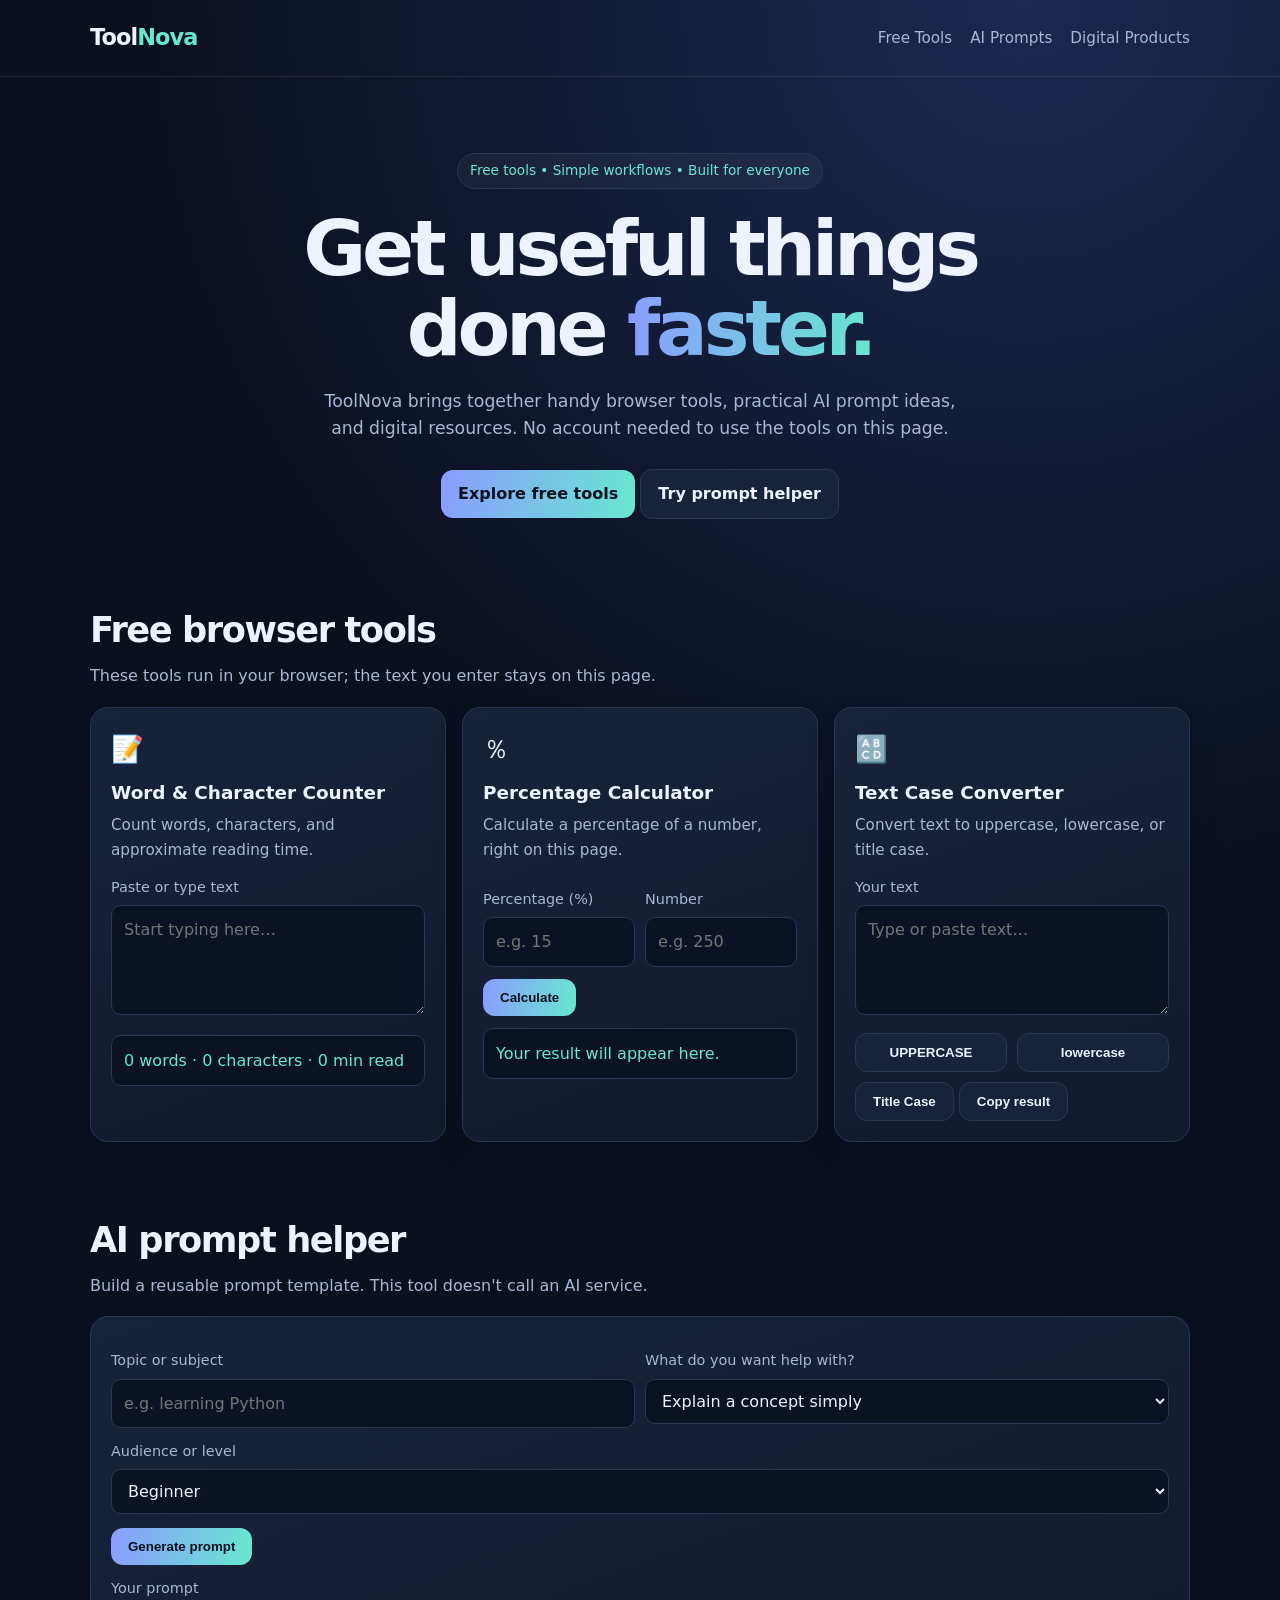
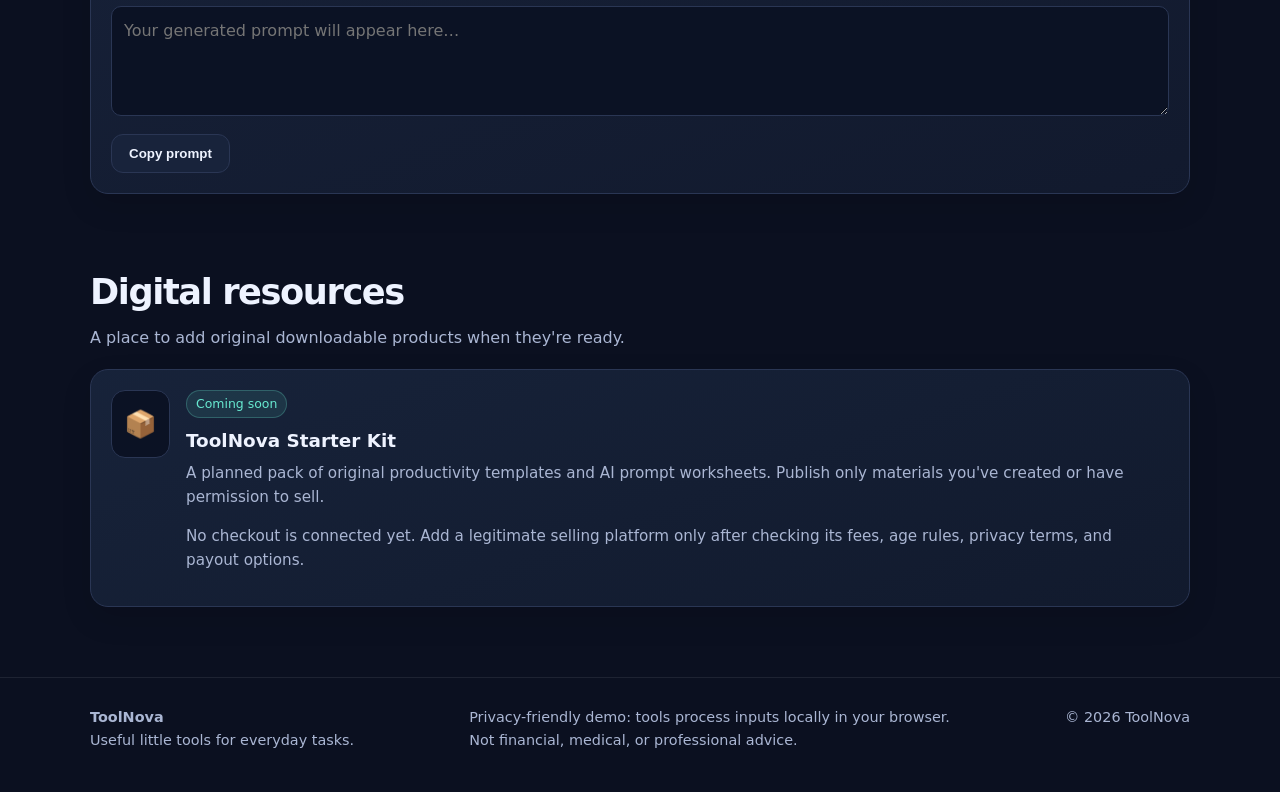
==== index.html @ 9f1b90f5 "Add Google site verification meta tag" ====
<!doctype html>
<html lang="en">
<head>
  <meta name="google-site-verification" content="ctL_-dqDXK1NQ-ndITbg_yYJwJwRQkI78d1E-LsaN6s" />
  <meta charset="utf-8">
  <meta name="viewport" content="width=device-width, initial-scale=1">
  <meta name="description" content="ToolNova — simple free browser tools, AI prompt helpers, and practical digital resources.">
  <title>ToolNova — Free Tools for Everyday Work</title>
  <style>
    :root { --bg:#0b1020; --panel:#121a2e; --panel2:#18233b; --text:#eef3ff; --muted:#aab6d3; --accent:#8b9cff; --accent2:#67e8d0; --line:#2a3654; }
    * { box-sizing:border-box; }
    html { scroll-behavior:smooth; }
    body { margin:0; font-family:system-ui,-apple-system,Segoe UI,Roboto,Arial,sans-serif; background:radial-gradient(circle at 80% 0%,#1b2850 0,transparent 34%),var(--bg); color:var(--text); line-height:1.6; }
    a { color:inherit; }
    .wrap { width:min(1100px,92%); margin:auto; }
    header { padding:20px 0; border-bottom:1px solid rgba(255,255,255,.08); }
    .nav { display:flex; justify-content:space-between; align-items:center; gap:18px; flex-wrap:wrap; }
    .brand { font-weight:850; font-size:1.4rem; letter-spacing:-.04em; text-decoration:none; }
    .brand span { color:var(--accent2); }
    nav { display:flex; gap:18px; flex-wrap:wrap; }
    nav a { color:var(--muted); text-decoration:none; font-size:.95rem; }
    nav a:hover { color:var(--text); }
    .hero { padding:76px 0 48px; text-align:center; }
    .badge { display:inline-block; border:1px solid var(--line); background:rgba(255,255,255,.04); padding:6px 12px; border-radius:999px; color:var(--accent2); font-size:.85rem; }
    h1 { font-size:clamp(2.4rem,7vw,4.8rem); line-height:1.05; letter-spacing:-.055em; margin:20px auto 18px; max-width:850px; }
    .gradient { background:linear-gradient(90deg,var(--accent),var(--accent2)); color:transparent; background-clip:text; -webkit-background-clip:text; }
    .hero p { color:var(--muted); max-width:650px; margin:0 auto 26px; font-size:1.08rem; }
    .btn { display:inline-block; padding:11px 17px; border-radius:12px; border:1px solid var(--line); background:var(--panel2); color:var(--text); font-weight:700; text-decoration:none; cursor:pointer; }
    .btn.primary { color:#09101e; border:0; background:linear-gradient(100deg,var(--accent),var(--accent2)); }
    section { padding:35px 0; }
    .section-head { display:flex; justify-content:space-between; align-items:end; gap:18px; flex-wrap:wrap; margin-bottom:18px; }
    h2 { font-size:clamp(1.6rem,4vw,2.2rem); letter-spacing:-.04em; margin:0; }
    .sub { color:var(--muted); margin:5px 0 0; }
    .grid { display:grid; grid-template-columns:repeat(3,minmax(0,1fr)); gap:16px; }
    .card { background:linear-gradient(160deg,rgba(24,35,59,.96),rgba(18,26,46,.96)); border:1px solid var(--line); border-radius:18px; padding:20px; box-shadow:0 12px 30px rgba(0,0,0,.12); min-width:0; }
    .icon { font-size:1.65rem; }
    h3 { margin:8px 0 6px; font-size:1.15rem; }
    .card p { color:var(--muted); margin:0 0 14px; font-size:.95rem; }
    label { display:block; color:var(--muted); font-size:.9rem; margin:12px 0 6px; }
    input, textarea, select { width:100%; padding:11px 12px; border-radius:10px; border:1px solid var(--line); background:#0b1224; color:var(--text); font:inherit; }
    textarea { min-height:110px; resize:vertical; }
    .row { display:grid; grid-template-columns:1fr 1fr; gap:10px; }
    .result { margin-top:12px; padding:12px; border-radius:10px; background:#0b1224; border:1px solid var(--line); color:var(--accent2); overflow-wrap:anywhere; }
    .small { color:var(--muted); font-size:.84rem; }
    .product { display:flex; gap:16px; align-items:flex-start; }
    .product .icon { background:#0b1224; border:1px solid var(--line); padding:12px; border-radius:14px; }
    .pill { display:inline-block; font-size:.78rem; border-radius:999px; padding:3px 9px; background:rgba(103,232,208,.1); color:var(--accent2); border:1px solid rgba(103,232,208,.25); }
    footer { margin-top:35px; padding:28px 0 40px; border-top:1px solid rgba(255,255,255,.08); color:var(--muted); font-size:.9rem; }
    .footer-row { display:flex; justify-content:space-between; gap:16px; flex-wrap:wrap; }
    @media(max-width:820px) { .grid { grid-template-columns:1fr; } .hero { padding-top:54px; } }
  </style>
</head>
<body>
  <header>
    <div class="wrap nav">
      <a class="brand" href="#" aria-label="ToolNova home">Tool<span>Nova</span></a>
      <nav aria-label="Main navigation">
        <a href="#tools">Free Tools</a>
        <a href="#prompts">AI Prompts</a>
        <a href="#products">Digital Products</a>
      </nav>
    </div>
  </header>

  <main>
    <section class="hero wrap">
      <span class="badge">Free tools • Simple workflows • Built for everyone</span>
      <h1>Get useful things done <span class="gradient">faster.</span></h1>
      <p>ToolNova brings together handy browser tools, practical AI prompt ideas, and digital resources. No account needed to use the tools on this page.</p>
      <a class="btn primary" href="#tools">Explore free tools</a>
      <a class="btn" href="#prompts">Try prompt helper</a>
    </section>

    <section id="tools" class="wrap">
      <div class="section-head">
        <div><h2>Free browser tools</h2><p class="sub">These tools run in your browser; the text you enter stays on this page.</p></div>
      </div>
      <div class="grid">
        <article class="card">
          <div class="icon">📝</div><h3>Word & Character Counter</h3>
          <p>Count words, characters, and approximate reading time.</p>
          <label for="textInput">Paste or type text</label>
          <textarea id="textInput" placeholder="Start typing here…"></textarea>
          <div class="result" id="wordResult" aria-live="polite">0 words · 0 characters · 0 min read</div>
        </article>

        <article class="card">
          <div class="icon">％</div><h3>Percentage Calculator</h3>
          <p>Calculate a percentage of a number, right on this page.</p>
          <div class="row">
            <div><label for="percent">Percentage (%)</label><input id="percent" type="number" inputmode="decimal" placeholder="e.g. 15"></div>
            <div><label for="number">Number</label><input id="number" type="number" inputmode="decimal" placeholder="e.g. 250"></div>
          </div>
          <button class="btn primary" id="calcPercent" style="margin-top:12px">Calculate</button>
          <div class="result" id="percentResult" aria-live="polite">Your result will appear here.</div>
        </article>

        <article class="card">
          <div class="icon">🔠</div><h3>Text Case Converter</h3>
          <p>Convert text to uppercase, lowercase, or title case.</p>
          <label for="caseInput">Your text</label>
          <textarea id="caseInput" placeholder="Type or paste text…"></textarea>
          <div class="row" style="margin-top:10px">
            <button class="btn" id="upperBtn">UPPERCASE</button>
            <button class="btn" id="lowerBtn">lowercase</button>
          </div>
          <button class="btn" id="titleBtn" style="margin-top:10px">Title Case</button>
          <button class="btn" id="copyCase" style="margin-top:10px">Copy result</button>
          <div class="small" id="copyStatus" aria-live="polite"></div>
        </article>
      </div>
    </section>

    <section id="prompts" class="wrap">
      <div class="section-head">
        <div><h2>AI prompt helper</h2><p class="sub">Build a reusable prompt template. This tool doesn't call an AI service.</p></div>
      </div>
      <div class="card">
        <div class="row">
          <div><label for="topic">Topic or subject</label><input id="topic" placeholder="e.g. learning Python"></div>
          <div><label for="task">What do you want help with?</label>
            <select id="task">
              <option>Explain a concept simply</option>
              <option>Create a step-by-step plan</option>
              <option>Generate practice questions</option>
              <option>Brainstorm project ideas</option>
              <option>Summarize information</option>
            </select>
          </div>
        </div>
        <label for="level">Audience or level</label>
        <select id="level">
          <option>Beginner</option><option>Intermediate</option><option>Advanced</option><option>School student</option>
        </select>
        <button class="btn primary" id="makePrompt" style="margin-top:14px">Generate prompt</button>
        <label for="promptOutput">Your prompt</label>
        <textarea id="promptOutput" placeholder="Your generated prompt will appear here…"></textarea>
        <button class="btn" id="copyPrompt" style="margin-top:10px">Copy prompt</button>
        <span class="small" id="promptStatus" aria-live="polite"></span>
      </div>
    </section>

    <section id="products" class="wrap">
      <div class="section-head">
        <div><h2>Digital resources</h2><p class="sub">A place to add original downloadable products when they're ready.</p></div>
      </div>
      <div class="card product">
        <div class="icon">📦</div>
        <div>
          <span class="pill">Coming soon</span>
          <h3>ToolNova Starter Kit</h3>
          <p>A planned pack of original productivity templates and AI prompt worksheets. Publish only materials you've created or have permission to sell.</p>
          <p class="small">No checkout is connected yet. Add a legitimate selling platform only after checking its fees, age rules, privacy terms, and payout options.</p>
        </div>
      </div>
    </section>
  </main>

  <footer>
    <div class="wrap footer-row">
      <div><strong>ToolNova</strong><br>Useful little tools for everyday tasks.</div>
      <div>Privacy-friendly demo: tools process inputs locally in your browser.<br>Not financial, medical, or professional advice.</div>
      <div>© <span id="year"></span> ToolNova</div>
    </div>
  </footer>

  <script>
    const textInput = document.getElementById('textInput');
    const wordResult = document.getElementById('wordResult');
    function updateWords() {
      const value = textInput.value;
      const trimmed = value.trim();
      const words = trimmed ? trimmed.split(/\s+/).length : 0;
      const chars = value.length;
      const minutes = words ? Math.max(1, Math.ceil(words / 200)) : 0;
      wordResult.textContent = `${words} words · ${chars} characters · ${minutes} min read`;
    }
    textInput.addEventListener('input', updateWords);

    document.getElementById('calcPercent').addEventListener('click', () => {
      const p = Number(document.getElementById('percent').value);
      const n = Number(document.getElementById('number').value);
      const result = document.getElementById('percentResult');
      if (document.getElementById('percent').value === '' || document.getElementById('number').value === '' || !Number.isFinite(p) || !Number.isFinite(n)) {
        result.textContent = 'Enter a valid percentage and number.';
        return;
      }
      result.textContent = `${p}% of ${n} = ${Number((p * n / 100).toFixed(8))}`;
    });

    const caseInput = document.getElementById('caseInput');
    const copyStatus = document.getElementById('copyStatus');
    document.getElementById('upperBtn').addEventListener('click', () => caseInput.value = caseInput.value.toUpperCase());
    document.getElementById('lowerBtn').addEventListener('click', () => caseInput.value = caseInput.value.toLowerCase());
    document.getElementById('titleBtn').addEventListener('click', () => {
      caseInput.value = caseInput.value.toLowerCase().replace(/\b\w/g, c => c.toUpperCase());
    });
    document.getElementById('copyCase').addEventListener('click', async () => {
      try { await navigator.clipboard.writeText(caseInput.value); copyStatus.textContent = ' Copied!'; }
      catch { copyStatus.textContent = ' Select the text and copy it manually.'; }
    });

    document.getElementById('makePrompt').addEventListener('click', () => {
      const topic = document.getElementById('topic').value.trim() || '[insert topic]';
      const task = document.getElementById('task').value;
      const level = document.getElementById('level').value;
      document.getElementById('promptOutput').value =
        `Act as a clear and supportive tutor. Help me with: ${topic}. Task: ${task.toLowerCase()}. Audience level: ${level}. Use accurate information, organize the response with headings or numbered steps where useful, include a practical example, and mention any important uncertainty.`;
      document.getElementById('promptStatus').textContent = '';
    });
    document.getElementById('copyPrompt').addEventListener('click', async () => {
      const out = document.getElementById('promptOutput');
      const status = document.getElementById('promptStatus');
      try { await navigator.clipboard.writeText(out.value); status.textContent = ' Copied!'; }
      catch { status.textContent = ' Select the text and copy it manually.'; }
    });
    document.getElementById('year').textContent = new Date().getFullYear();
  </script>
</body>
</html>
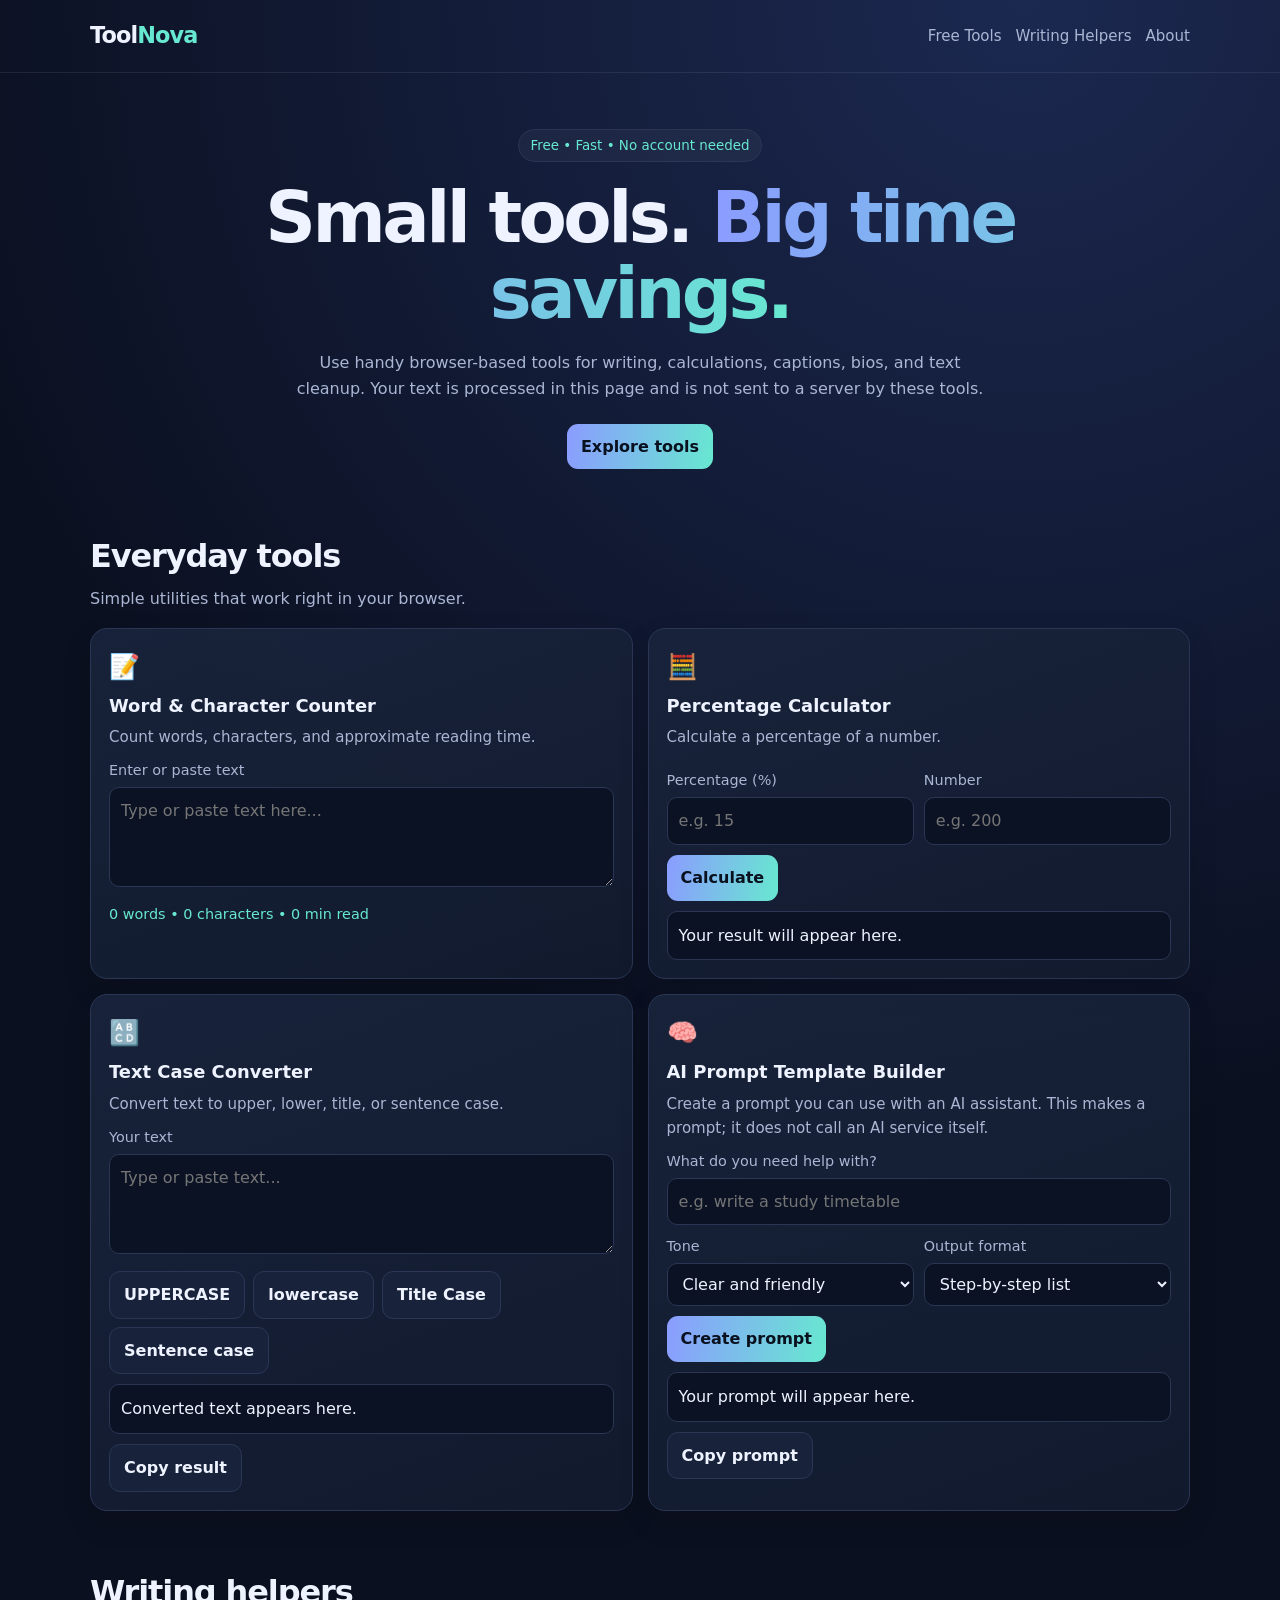
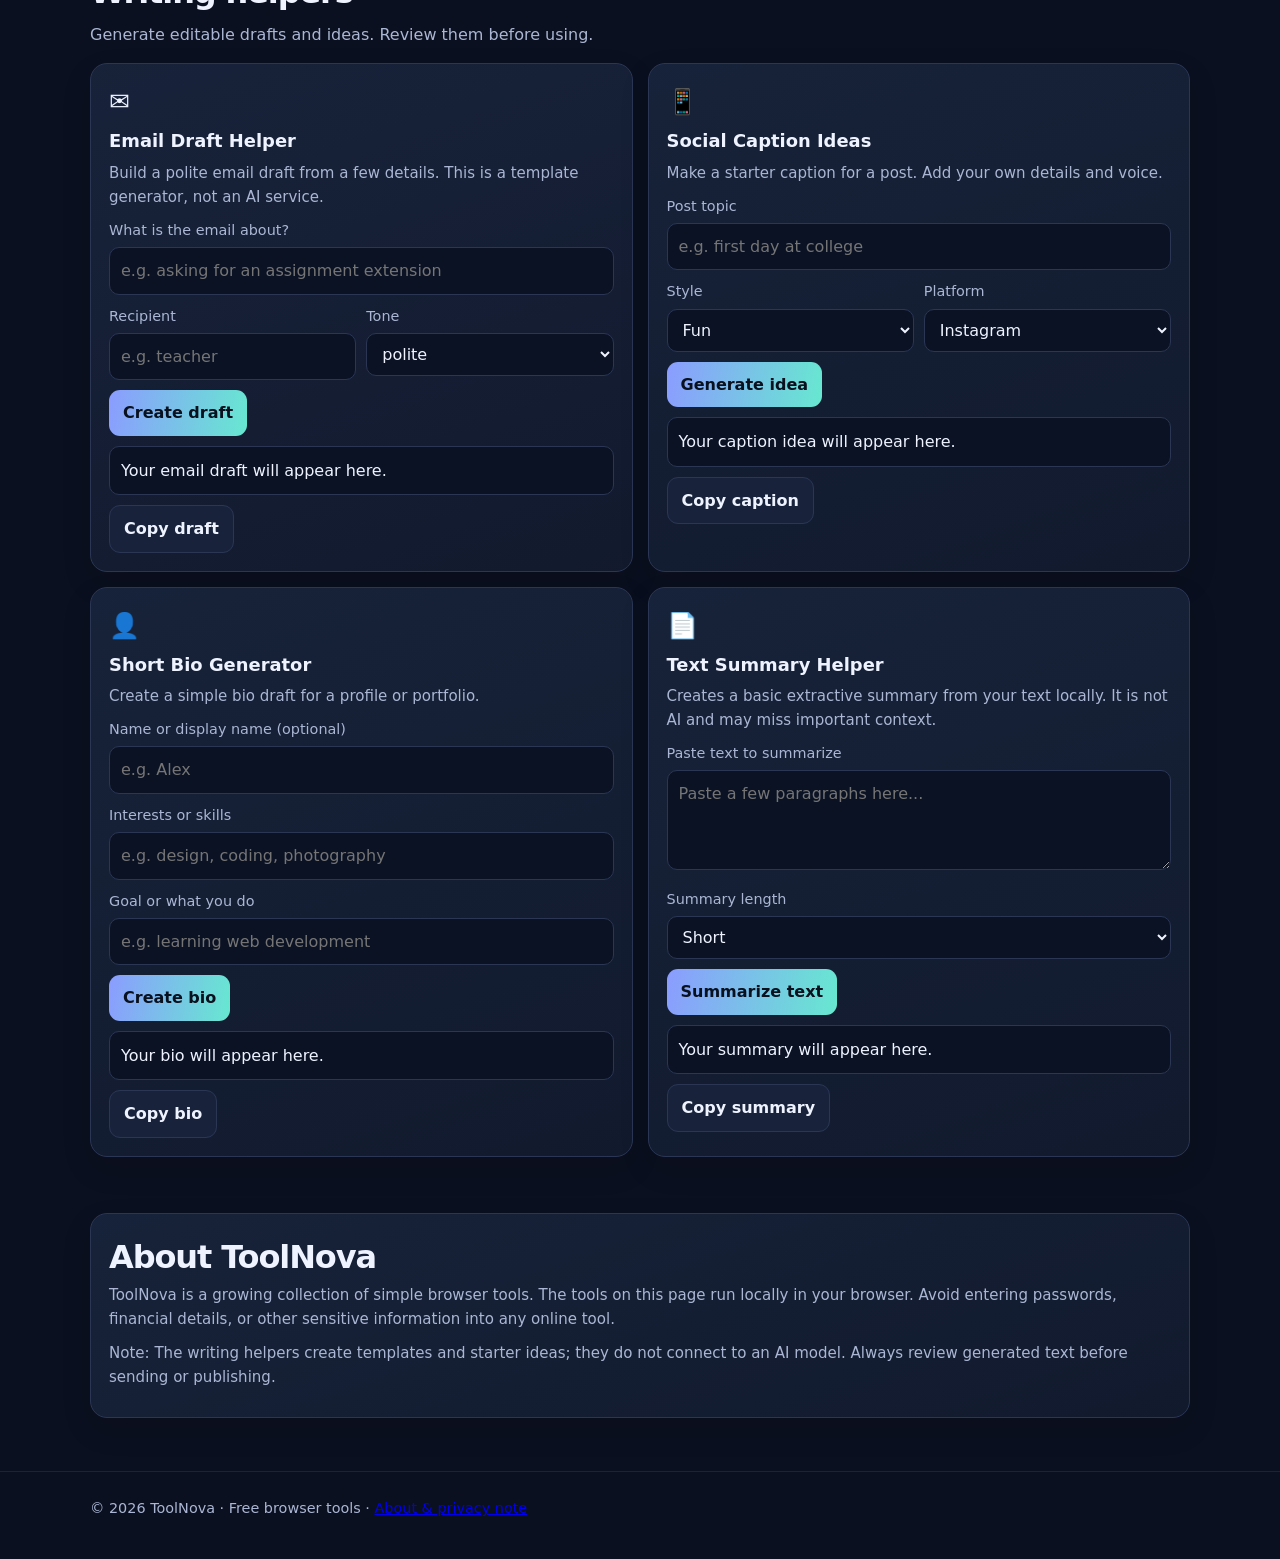
==== commit 76b010e7: "Add files via upload" ====
--- a/index.html
+++ b/index.html
@@ -1,220 +1,49 @@
 <!doctype html>
 <html lang="en">
 <head>
-  <meta name="google-site-verification" content="ctL_-dqDXK1NQ-ndITbg_yYJwJwRQkI78d1E-LsaN6s" />
-  <meta charset="utf-8">
-  <meta name="viewport" content="width=device-width, initial-scale=1">
-  <meta name="description" content="ToolNova — simple free browser tools, AI prompt helpers, and practical digital resources.">
-  <title>ToolNova — Free Tools for Everyday Work</title>
-  <style>
-    :root { --bg:#0b1020; --panel:#121a2e; --panel2:#18233b; --text:#eef3ff; --muted:#aab6d3; --accent:#8b9cff; --accent2:#67e8d0; --line:#2a3654; }
-    * { box-sizing:border-box; }
-    html { scroll-behavior:smooth; }
-    body { margin:0; font-family:system-ui,-apple-system,Segoe UI,Roboto,Arial,sans-serif; background:radial-gradient(circle at 80% 0%,#1b2850 0,transparent 34%),var(--bg); color:var(--text); line-height:1.6; }
-    a { color:inherit; }
-    .wrap { width:min(1100px,92%); margin:auto; }
-    header { padding:20px 0; border-bottom:1px solid rgba(255,255,255,.08); }
-    .nav { display:flex; justify-content:space-between; align-items:center; gap:18px; flex-wrap:wrap; }
-    .brand { font-weight:850; font-size:1.4rem; letter-spacing:-.04em; text-decoration:none; }
-    .brand span { color:var(--accent2); }
-    nav { display:flex; gap:18px; flex-wrap:wrap; }
-    nav a { color:var(--muted); text-decoration:none; font-size:.95rem; }
-    nav a:hover { color:var(--text); }
-    .hero { padding:76px 0 48px; text-align:center; }
-    .badge { display:inline-block; border:1px solid var(--line); background:rgba(255,255,255,.04); padding:6px 12px; border-radius:999px; color:var(--accent2); font-size:.85rem; }
-    h1 { font-size:clamp(2.4rem,7vw,4.8rem); line-height:1.05; letter-spacing:-.055em; margin:20px auto 18px; max-width:850px; }
-    .gradient { background:linear-gradient(90deg,var(--accent),var(--accent2)); color:transparent; background-clip:text; -webkit-background-clip:text; }
-    .hero p { color:var(--muted); max-width:650px; margin:0 auto 26px; font-size:1.08rem; }
-    .btn { display:inline-block; padding:11px 17px; border-radius:12px; border:1px solid var(--line); background:var(--panel2); color:var(--text); font-weight:700; text-decoration:none; cursor:pointer; }
-    .btn.primary { color:#09101e; border:0; background:linear-gradient(100deg,var(--accent),var(--accent2)); }
-    section { padding:35px 0; }
-    .section-head { display:flex; justify-content:space-between; align-items:end; gap:18px; flex-wrap:wrap; margin-bottom:18px; }
-    h2 { font-size:clamp(1.6rem,4vw,2.2rem); letter-spacing:-.04em; margin:0; }
-    .sub { color:var(--muted); margin:5px 0 0; }
-    .grid { display:grid; grid-template-columns:repeat(3,minmax(0,1fr)); gap:16px; }
-    .card { background:linear-gradient(160deg,rgba(24,35,59,.96),rgba(18,26,46,.96)); border:1px solid var(--line); border-radius:18px; padding:20px; box-shadow:0 12px 30px rgba(0,0,0,.12); min-width:0; }
-    .icon { font-size:1.65rem; }
-    h3 { margin:8px 0 6px; font-size:1.15rem; }
-    .card p { color:var(--muted); margin:0 0 14px; font-size:.95rem; }
-    label { display:block; color:var(--muted); font-size:.9rem; margin:12px 0 6px; }
-    input, textarea, select { width:100%; padding:11px 12px; border-radius:10px; border:1px solid var(--line); background:#0b1224; color:var(--text); font:inherit; }
-    textarea { min-height:110px; resize:vertical; }
-    .row { display:grid; grid-template-columns:1fr 1fr; gap:10px; }
-    .result { margin-top:12px; padding:12px; border-radius:10px; background:#0b1224; border:1px solid var(--line); color:var(--accent2); overflow-wrap:anywhere; }
-    .small { color:var(--muted); font-size:.84rem; }
-    .product { display:flex; gap:16px; align-items:flex-start; }
-    .product .icon { background:#0b1224; border:1px solid var(--line); padding:12px; border-radius:14px; }
-    .pill { display:inline-block; font-size:.78rem; border-radius:999px; padding:3px 9px; background:rgba(103,232,208,.1); color:var(--accent2); border:1px solid rgba(103,232,208,.25); }
-    footer { margin-top:35px; padding:28px 0 40px; border-top:1px solid rgba(255,255,255,.08); color:var(--muted); font-size:.9rem; }
-    .footer-row { display:flex; justify-content:space-between; gap:16px; flex-wrap:wrap; }
-    @media(max-width:820px) { .grid { grid-template-columns:1fr; } .hero { padding-top:54px; } }
-  </style>
+<meta charset="utf-8">
+<meta name="viewport" content="width=device-width, initial-scale=1">
+<meta name="description" content="Free online tools from ToolNova: word counter, percentage calculator, text case converter, caption ideas, bio generator, email drafter, and text summarizer.">
+<title>ToolNova — Free Online Tools</title>
+<style>
+:root{--bg:#0b1020;--panel:#121a2e;--panel2:#18233b;--text:#eef3ff;--muted:#aab6d3;--accent:#8b9cff;--accent2:#67e8d0;--line:#2a3654}
+*{box-sizing:border-box}html{scroll-behavior:smooth}body{margin:0;font-family:system-ui,-apple-system,Segoe UI,Roboto,Arial,sans-serif;background:radial-gradient(circle at 80% 0%,#1b2850 0,transparent 34%),var(--bg);color:var(--text);line-height:1.6}
+.wrap{width:min(1100px,92%);margin:auto}header{padding:18px 0;border-bottom:1px solid rgba(255,255,255,.08)}.nav{display:flex;justify-content:space-between;align-items:center;gap:14px;flex-wrap:wrap}.brand{font-weight:850;font-size:1.4rem;letter-spacing:-.04em;text-decoration:none;color:var(--text)}.brand span{color:var(--accent2)}nav{display:flex;gap:14px;flex-wrap:wrap}nav a{color:var(--muted);text-decoration:none;font-size:.94rem}nav a:hover{color:var(--text)}
+.hero{padding:56px 0 34px;text-align:center}.badge,.pill{display:inline-block;border:1px solid var(--line);background:rgba(255,255,255,.04);padding:5px 11px;border-radius:999px;color:var(--accent2);font-size:.84rem}h1{font-size:clamp(2.25rem,7vw,4.4rem);line-height:1.08;letter-spacing:-.05em;margin:18px auto;max-width:850px}.gradient{background:linear-gradient(90deg,var(--accent),var(--accent2));color:transparent;background-clip:text;-webkit-background-clip:text}.hero p{color:var(--muted);max-width:690px;margin:0 auto 22px}.btn,button{display:inline-block;padding:10px 14px;border-radius:11px;border:1px solid var(--line);background:var(--panel2);color:var(--text);font:inherit;font-weight:700;text-decoration:none;cursor:pointer}.btn.primary,button.primary{color:#09101e;border:0;background:linear-gradient(100deg,var(--accent),var(--accent2))}button:hover,.btn:hover{filter:brightness(1.08)}section{padding:28px 0}.section-head{margin-bottom:16px}h2{font-size:clamp(1.55rem,4vw,2rem);letter-spacing:-.035em;margin:0}.sub,.muted{color:var(--muted);margin:4px 0 0}.grid{display:grid;grid-template-columns:repeat(2,minmax(0,1fr));gap:15px}.card{background:linear-gradient(160deg,rgba(24,35,59,.96),rgba(18,26,46,.96));border:1px solid var(--line);border-radius:17px;padding:18px;min-width:0;box-shadow:0 12px 30px rgba(0,0,0,.12)}.icon{font-size:1.55rem}h3{margin:5px 0;font-size:1.12rem}.card p{color:var(--muted);margin:0 0 10px;font-size:.94rem}label{display:block;color:var(--muted);font-size:.9rem;margin:10px 0 5px}input,textarea,select{width:100%;padding:10px 11px;border-radius:10px;border:1px solid var(--line);background:#0b1224;color:var(--text);font:inherit}textarea{min-height:100px;resize:vertical}.row{display:grid;grid-template-columns:1fr 1fr;gap:10px}.result{margin-top:10px;padding:11px;border-radius:10px;background:#0b1224;border:1px solid var(--line);overflow-wrap:anywhere;white-space:pre-wrap}.small{font-size:.83rem;color:var(--muted)}.actions{display:flex;gap:8px;flex-wrap:wrap;margin-top:10px}.stats{display:flex;gap:16px;flex-wrap:wrap;color:var(--accent2);font-size:.9rem;margin-top:8px}footer{margin-top:25px;padding:25px 0 38px;border-top:1px solid rgba(255,255,255,.08);color:var(--muted);font-size:.9rem}@media(max-width:720px){.grid{grid-template-columns:1fr}.hero{padding-top:42px}.row{grid-template-columns:1fr}nav{gap:10px}}
+</style>
 </head>
 <body>
-  <header>
-    <div class="wrap nav">
-      <a class="brand" href="#" aria-label="ToolNova home">Tool<span>Nova</span></a>
-      <nav aria-label="Main navigation">
-        <a href="#tools">Free Tools</a>
-        <a href="#prompts">AI Prompts</a>
-        <a href="#products">Digital Products</a>
-      </nav>
-    </div>
-  </header>
-
-  <main>
-    <section class="hero wrap">
-      <span class="badge">Free tools • Simple workflows • Built for everyone</span>
-      <h1>Get useful things done <span class="gradient">faster.</span></h1>
-      <p>ToolNova brings together handy browser tools, practical AI prompt ideas, and digital resources. No account needed to use the tools on this page.</p>
-      <a class="btn primary" href="#tools">Explore free tools</a>
-      <a class="btn" href="#prompts">Try prompt helper</a>
-    </section>
-
-    <section id="tools" class="wrap">
-      <div class="section-head">
-        <div><h2>Free browser tools</h2><p class="sub">These tools run in your browser; the text you enter stays on this page.</p></div>
-      </div>
-      <div class="grid">
-        <article class="card">
-          <div class="icon">📝</div><h3>Word & Character Counter</h3>
-          <p>Count words, characters, and approximate reading time.</p>
-          <label for="textInput">Paste or type text</label>
-          <textarea id="textInput" placeholder="Start typing here…"></textarea>
-          <div class="result" id="wordResult" aria-live="polite">0 words · 0 characters · 0 min read</div>
-        </article>
-
-        <article class="card">
-          <div class="icon">％</div><h3>Percentage Calculator</h3>
-          <p>Calculate a percentage of a number, right on this page.</p>
-          <div class="row">
-            <div><label for="percent">Percentage (%)</label><input id="percent" type="number" inputmode="decimal" placeholder="e.g. 15"></div>
-            <div><label for="number">Number</label><input id="number" type="number" inputmode="decimal" placeholder="e.g. 250"></div>
-          </div>
-          <button class="btn primary" id="calcPercent" style="margin-top:12px">Calculate</button>
-          <div class="result" id="percentResult" aria-live="polite">Your result will appear here.</div>
-        </article>
-
-        <article class="card">
-          <div class="icon">🔠</div><h3>Text Case Converter</h3>
-          <p>Convert text to uppercase, lowercase, or title case.</p>
-          <label for="caseInput">Your text</label>
-          <textarea id="caseInput" placeholder="Type or paste text…"></textarea>
-          <div class="row" style="margin-top:10px">
-            <button class="btn" id="upperBtn">UPPERCASE</button>
-            <button class="btn" id="lowerBtn">lowercase</button>
-          </div>
-          <button class="btn" id="titleBtn" style="margin-top:10px">Title Case</button>
-          <button class="btn" id="copyCase" style="margin-top:10px">Copy result</button>
-          <div class="small" id="copyStatus" aria-live="polite"></div>
-        </article>
-      </div>
-    </section>
-
-    <section id="prompts" class="wrap">
-      <div class="section-head">
-        <div><h2>AI prompt helper</h2><p class="sub">Build a reusable prompt template. This tool doesn't call an AI service.</p></div>
-      </div>
-      <div class="card">
-        <div class="row">
-          <div><label for="topic">Topic or subject</label><input id="topic" placeholder="e.g. learning Python"></div>
-          <div><label for="task">What do you want help with?</label>
-            <select id="task">
-              <option>Explain a concept simply</option>
-              <option>Create a step-by-step plan</option>
-              <option>Generate practice questions</option>
-              <option>Brainstorm project ideas</option>
-              <option>Summarize information</option>
-            </select>
-          </div>
-        </div>
-        <label for="level">Audience or level</label>
-        <select id="level">
-          <option>Beginner</option><option>Intermediate</option><option>Advanced</option><option>School student</option>
-        </select>
-        <button class="btn primary" id="makePrompt" style="margin-top:14px">Generate prompt</button>
-        <label for="promptOutput">Your prompt</label>
-        <textarea id="promptOutput" placeholder="Your generated prompt will appear here…"></textarea>
-        <button class="btn" id="copyPrompt" style="margin-top:10px">Copy prompt</button>
-        <span class="small" id="promptStatus" aria-live="polite"></span>
-      </div>
-    </section>
-
-    <section id="products" class="wrap">
-      <div class="section-head">
-        <div><h2>Digital resources</h2><p class="sub">A place to add original downloadable products when they're ready.</p></div>
-      </div>
-      <div class="card product">
-        <div class="icon">📦</div>
-        <div>
-          <span class="pill">Coming soon</span>
-          <h3>ToolNova Starter Kit</h3>
-          <p>A planned pack of original productivity templates and AI prompt worksheets. Publish only materials you've created or have permission to sell.</p>
-          <p class="small">No checkout is connected yet. Add a legitimate selling platform only after checking its fees, age rules, privacy terms, and payout options.</p>
-        </div>
-      </div>
-    </section>
-  </main>
-
-  <footer>
-    <div class="wrap footer-row">
-      <div><strong>ToolNova</strong><br>Useful little tools for everyday tasks.</div>
-      <div>Privacy-friendly demo: tools process inputs locally in your browser.<br>Not financial, medical, or professional advice.</div>
-      <div>© <span id="year"></span> ToolNova</div>
-    </div>
-  </footer>
-
-  <script>
-    const textInput = document.getElementById('textInput');
-    const wordResult = document.getElementById('wordResult');
-    function updateWords() {
-      const value = textInput.value;
-      const trimmed = value.trim();
-      const words = trimmed ? trimmed.split(/\s+/).length : 0;
-      const chars = value.length;
-      const minutes = words ? Math.max(1, Math.ceil(words / 200)) : 0;
-      wordResult.textContent = `${words} words · ${chars} characters · ${minutes} min read`;
-    }
-    textInput.addEventListener('input', updateWords);
-
-    document.getElementById('calcPercent').addEventListener('click', () => {
-      const p = Number(document.getElementById('percent').value);
-      const n = Number(document.getElementById('number').value);
-      const result = document.getElementById('percentResult');
-      if (document.getElementById('percent').value === '' || document.getElementById('number').value === '' || !Number.isFinite(p) || !Number.isFinite(n)) {
-        result.textContent = 'Enter a valid percentage and number.';
-        return;
-      }
-      result.textContent = `${p}% of ${n} = ${Number((p * n / 100).toFixed(8))}`;
-    });
-
-    const caseInput = document.getElementById('caseInput');
-    const copyStatus = document.getElementById('copyStatus');
-    document.getElementById('upperBtn').addEventListener('click', () => caseInput.value = caseInput.value.toUpperCase());
-    document.getElementById('lowerBtn').addEventListener('click', () => caseInput.value = caseInput.value.toLowerCase());
-    document.getElementById('titleBtn').addEventListener('click', () => {
-      caseInput.value = caseInput.value.toLowerCase().replace(/\b\w/g, c => c.toUpperCase());
-    });
-    document.getElementById('copyCase').addEventListener('click', async () => {
-      try { await navigator.clipboard.writeText(caseInput.value); copyStatus.textContent = ' Copied!'; }
-      catch { copyStatus.textContent = ' Select the text and copy it manually.'; }
-    });
-
-    document.getElementById('makePrompt').addEventListener('click', () => {
-      const topic = document.getElementById('topic').value.trim() || '[insert topic]';
-      const task = document.getElementById('task').value;
-      const level = document.getElementById('level').value;
-      document.getElementById('promptOutput').value =
-        `Act as a clear and supportive tutor. Help me with: ${topic}. Task: ${task.toLowerCase()}. Audience level: ${level}. Use accurate information, organize the response with headings or numbered steps where useful, include a practical example, and mention any important uncertainty.`;
-      document.getElementById('promptStatus').textContent = '';
-    });
-    document.getElementById('copyPrompt').addEventListener('click', async () => {
-      const out = document.getElementById('promptOutput');
-      const status = document.getElementById('promptStatus');
-      try { await navigator.clipboard.writeText(out.value); status.textContent = ' Copied!'; }
-      catch { status.textContent = ' Select the text and copy it manually.'; }
-    });
-    document.getElementById('year').textContent = new Date().getFullYear();
-  </script>
+<header><div class="wrap nav"><a class="brand" href="#">Tool<span>Nova</span></a><nav><a href="#tools">Free Tools</a><a href="#writing">Writing Helpers</a><a href="#about">About</a></nav></div></header>
+<main>
+<section class="hero wrap"><span class="badge">Free • Fast • No account needed</span><h1>Small tools. <span class="gradient">Big time savings.</span></h1><p>Use handy browser-based tools for writing, calculations, captions, bios, and text cleanup. Your text is processed in this page and is not sent to a server by these tools.</p><a class="btn primary" href="#tools">Explore tools</a></section>
+<section id="tools" class="wrap"><div class="section-head"><h2>Everyday tools</h2><p class="sub">Simple utilities that work right in your browser.</p></div>
+<div class="grid">
+<article class="card"><div class="icon">📝</div><h3>Word & Character Counter</h3><p>Count words, characters, and approximate reading time.</p><label for="countText">Enter or paste text</label><textarea id="countText" placeholder="Type or paste text here..." oninput="countWords()"></textarea><div class="stats" id="countResult">0 words • 0 characters • 0 min read</div></article>
+<article class="card"><div class="icon">🧮</div><h3>Percentage Calculator</h3><p>Calculate a percentage of a number.</p><div class="row"><div><label for="percent">Percentage (%)</label><input id="percent" type="number" placeholder="e.g. 15"></div><div><label for="amount">Number</label><input id="amount" type="number" placeholder="e.g. 200"></div></div><div class="actions"><button class="primary" onclick="calcPercent()">Calculate</button></div><div class="result" id="percentResult" aria-live="polite">Your result will appear here.</div></article>
+<article class="card"><div class="icon">🔠</div><h3>Text Case Converter</h3><p>Convert text to upper, lower, title, or sentence case.</p><label for="caseText">Your text</label><textarea id="caseText" placeholder="Type or paste text..."></textarea><div class="actions"><button onclick="convertCase('upper')">UPPERCASE</button><button onclick="convertCase('lower')">lowercase</button><button onclick="convertCase('title')">Title Case</button><button onclick="convertCase('sentence')">Sentence case</button></div><div class="result" id="caseResult">Converted text appears here.</div><div class="actions"><button onclick="copyText('caseResult')">Copy result</button></div></article>
+<article class="card"><div class="icon">🧠</div><h3>AI Prompt Template Builder</h3><p>Create a prompt you can use with an AI assistant. This makes a prompt; it does not call an AI service itself.</p><label for="promptTask">What do you need help with?</label><input id="promptTask" placeholder="e.g. write a study timetable"><div class="row"><div><label for="promptTone">Tone</label><select id="promptTone"><option>Clear and friendly</option><option>Professional</option><option>Creative</option><option>Simple for beginners</option></select></div><div><label for="promptFormat">Output format</label><select id="promptFormat"><option>Step-by-step list</option><option>Short paragraph</option><option>Table</option><option>Checklist</option></select></div></div><div class="actions"><button class="primary" onclick="makePrompt()">Create prompt</button></div><div class="result" id="promptResult">Your prompt will appear here.</div><div class="actions"><button onclick="copyText('promptResult')">Copy prompt</button></div></article>
+</div></section>
+<section id="writing" class="wrap"><div class="section-head"><h2>Writing helpers</h2><p class="sub">Generate editable drafts and ideas. Review them before using.</p></div>
+<div class="grid">
+<article class="card"><div class="icon">✉️</div><h3>Email Draft Helper</h3><p>Build a polite email draft from a few details. This is a template generator, not an AI service.</p><label for="emailPurpose">What is the email about?</label><input id="emailPurpose" placeholder="e.g. asking for an assignment extension"><div class="row"><div><label for="emailPerson">Recipient</label><input id="emailPerson" placeholder="e.g. teacher"></div><div><label for="emailTone">Tone</label><select id="emailTone"><option>polite</option><option>friendly</option><option>formal</option></select></div></div><div class="actions"><button class="primary" onclick="makeEmail()">Create draft</button></div><div class="result" id="emailResult">Your email draft will appear here.</div><div class="actions"><button onclick="copyText('emailResult')">Copy draft</button></div></article>
+<article class="card"><div class="icon">📱</div><h3>Social Caption Ideas</h3><p>Make a starter caption for a post. Add your own details and voice.</p><label for="captionTopic">Post topic</label><input id="captionTopic" placeholder="e.g. first day at college"><div class="row"><div><label for="captionStyle">Style</label><select id="captionStyle"><option>Fun</option><option>Inspirational</option><option>Minimal</option><option>Professional</option></select></div><div><label for="captionPlatform">Platform</label><select id="captionPlatform"><option>Instagram</option><option>LinkedIn</option><option>YouTube</option><option>Any platform</option></select></div></div><div class="actions"><button class="primary" onclick="makeCaption()">Generate idea</button></div><div class="result" id="captionResult">Your caption idea will appear here.</div><div class="actions"><button onclick="copyText('captionResult')">Copy caption</button></div></article>
+<article class="card"><div class="icon">👤</div><h3>Short Bio Generator</h3><p>Create a simple bio draft for a profile or portfolio.</p><label for="bioName">Name or display name (optional)</label><input id="bioName" placeholder="e.g. Alex"><label for="bioInterests">Interests or skills</label><input id="bioInterests" placeholder="e.g. design, coding, photography"><label for="bioGoal">Goal or what you do</label><input id="bioGoal" placeholder="e.g. learning web development"><div class="actions"><button class="primary" onclick="makeBio()">Create bio</button></div><div class="result" id="bioResult">Your bio will appear here.</div><div class="actions"><button onclick="copyText('bioResult')">Copy bio</button></div></article>
+<article class="card"><div class="icon">📄</div><h3>Text Summary Helper</h3><p>Creates a basic extractive summary from your text locally. It is not AI and may miss important context.</p><label for="summaryText">Paste text to summarize</label><textarea id="summaryText" placeholder="Paste a few paragraphs here..."></textarea><label for="summaryLength">Summary length</label><select id="summaryLength"><option value="1">Very short</option><option value="2" selected>Short</option><option value="3">A little longer</option></select><div class="actions"><button class="primary" onclick="summarizeText()">Summarize text</button></div><div class="result" id="summaryResult">Your summary will appear here.</div><div class="actions"><button onclick="copyText('summaryResult')">Copy summary</button></div></article>
+</div></section>
+<section id="about" class="wrap"><div class="card"><h2>About ToolNova</h2><p class="sub">ToolNova is a growing collection of simple browser tools. The tools on this page run locally in your browser. Avoid entering passwords, financial details, or other sensitive information into any online tool.</p><p class="small">Note: The writing helpers create templates and starter ideas; they do not connect to an AI model. Always review generated text before sending or publishing.</p></div></section>
+</main>
+<footer><div class="wrap">© <span id="year"></span> ToolNova · Free browser tools · <a href="#about">About & privacy note</a></div></footer>
+<script>
+function countWords(){const t=document.getElementById('countText').value.trim();const words=t?t.split(/\\s+/).length:0;const chars=document.getElementById('countText').value.length;const mins=words?Math.max(1,Math.ceil(words/200)):0;document.getElementById('countResult').textContent=`${words} words • ${chars} characters • ${mins} min read`;}
+function calcPercent(){const p=parseFloat(document.getElementById('percent').value),n=parseFloat(document.getElementById('amount').value);document.getElementById('percentResult').textContent=Number.isFinite(p)&&Number.isFinite(n)?`${p}% of ${n} = ${(p/100*n).toLocaleString(undefined,{maximumFractionDigits:8})}`:'Please enter a valid percentage and number.';}
+function convertCase(type){const el=document.getElementById('caseText');let t=el.value;if(type==='upper')t=t.toUpperCase();if(type==='lower')t=t.toLowerCase();if(type==='title')t=t.toLowerCase().replace(/\\b\\w/g,c=>c.toUpperCase());if(type==='sentence')t=t.toLowerCase().replace(/(^\\s*\\w|[.!?]\\s+\\w)/g,c=>c.toUpperCase());document.getElementById('caseResult').textContent=t||'Please enter some text.';}
+function makePrompt(){const task=document.getElementById('promptTask').value.trim();if(!task){document.getElementById('promptResult').textContent='Please describe what you need help with.';return;}document.getElementById('promptResult').textContent=`Help me with this task: ${task}. Use a ${document.getElementById('promptTone').value.toLowerCase()} tone. Present the answer as a ${document.getElementById('promptFormat').value.toLowerCase()}. Ask a clarifying question if important details are missing, and do not invent facts.`;}
+function makeEmail(){const purpose=document.getElementById('emailPurpose').value.trim();const person=document.getElementById('emailPerson').value.trim()||'there';const tone=document.getElementById('emailTone').value;if(!purpose){document.getElementById('emailResult').textContent='Please enter the purpose of the email.';return;}document.getElementById('emailResult').textContent=`Subject: ${purpose.charAt(0).toUpperCase()+purpose.slice(1)}\\n\\nHello ${person},\\n\\nI hope you are doing well. I am writing regarding ${purpose}.\\n\\n[Add any important details here.]\\n\\nThank you for your time and understanding.\\n\\nBest regards,\\n[Your name]\\n\\nTone: ${tone}. Please edit the placeholders and check the details before sending.`;}
+function makeCaption(){const topic=document.getElementById('captionTopic').value.trim();const style=document.getElementById('captionStyle').value;const platform=document.getElementById('captionPlatform').value;if(!topic){document.getElementById('captionResult').textContent='Please enter a topic for your post.';return;}const intros={'Fun':'A little moment worth sharing:','Inspirational':'Every experience is a chance to grow:','Minimal':'A moment about','Professional':'Sharing an update about'};document.getElementById('captionResult').textContent=`${intros[style]} ${topic}. ✨\\n\\nWhat did this moment teach you? Share your thoughts below.\\n\\n#${topic.split(/\\s+/).filter(Boolean).slice(0,3).map(w=>w.replace(/[^a-z0-9]/gi,'')).filter(Boolean).join(' #')}\\n\\nDraft idea for ${platform} — personalize it before posting.`;}
+function makeBio(){const name=document.getElementById('bioName').value.trim();const interests=document.getElementById('bioInterests').value.trim();const goal=document.getElementById('bioGoal').value.trim();if(!interests&&!goal){document.getElementById('bioResult').textContent='Add at least one interest, skill, or goal.';return;}document.getElementById('bioResult').textContent=`${name?name+' | ':''}${goal?goal.charAt(0).toUpperCase()+goal.slice(1):'Curious learner'}${interests?'. Interested in '+interests+'.':''} Always learning, creating, and exploring new ideas.`;}
+function summarizeText(){const text=document.getElementById('summaryText').value.trim();if(!text){document.getElementById('summaryResult').textContent='Please paste some text first.';return;}const sentences=text.match(/[^.!?]+[.!?]+|[^.!?]+$/g)||[text];const count=parseInt(document.getElementById('summaryLength').value,10);const chosen=sentences.map(s=>s.trim()).filter(Boolean);const n=Math.min(chosen.length,count);document.getElementById('summaryResult').textContent=chosen.slice(0,n).join(' ') + (chosen.length>n?' …':'');}
+async function copyText(id){const text=document.getElementById(id).textContent;if(!text||text.includes('will appear here'))return;try{await navigator.clipboard.writeText(text);alert('Copied to clipboard!');}catch(e){alert('Please select the result text and copy it manually.');}}
+document.getElementById('year').textContent=new Date().getFullYear();
+</script>
 </body>
-</html>
+</html>
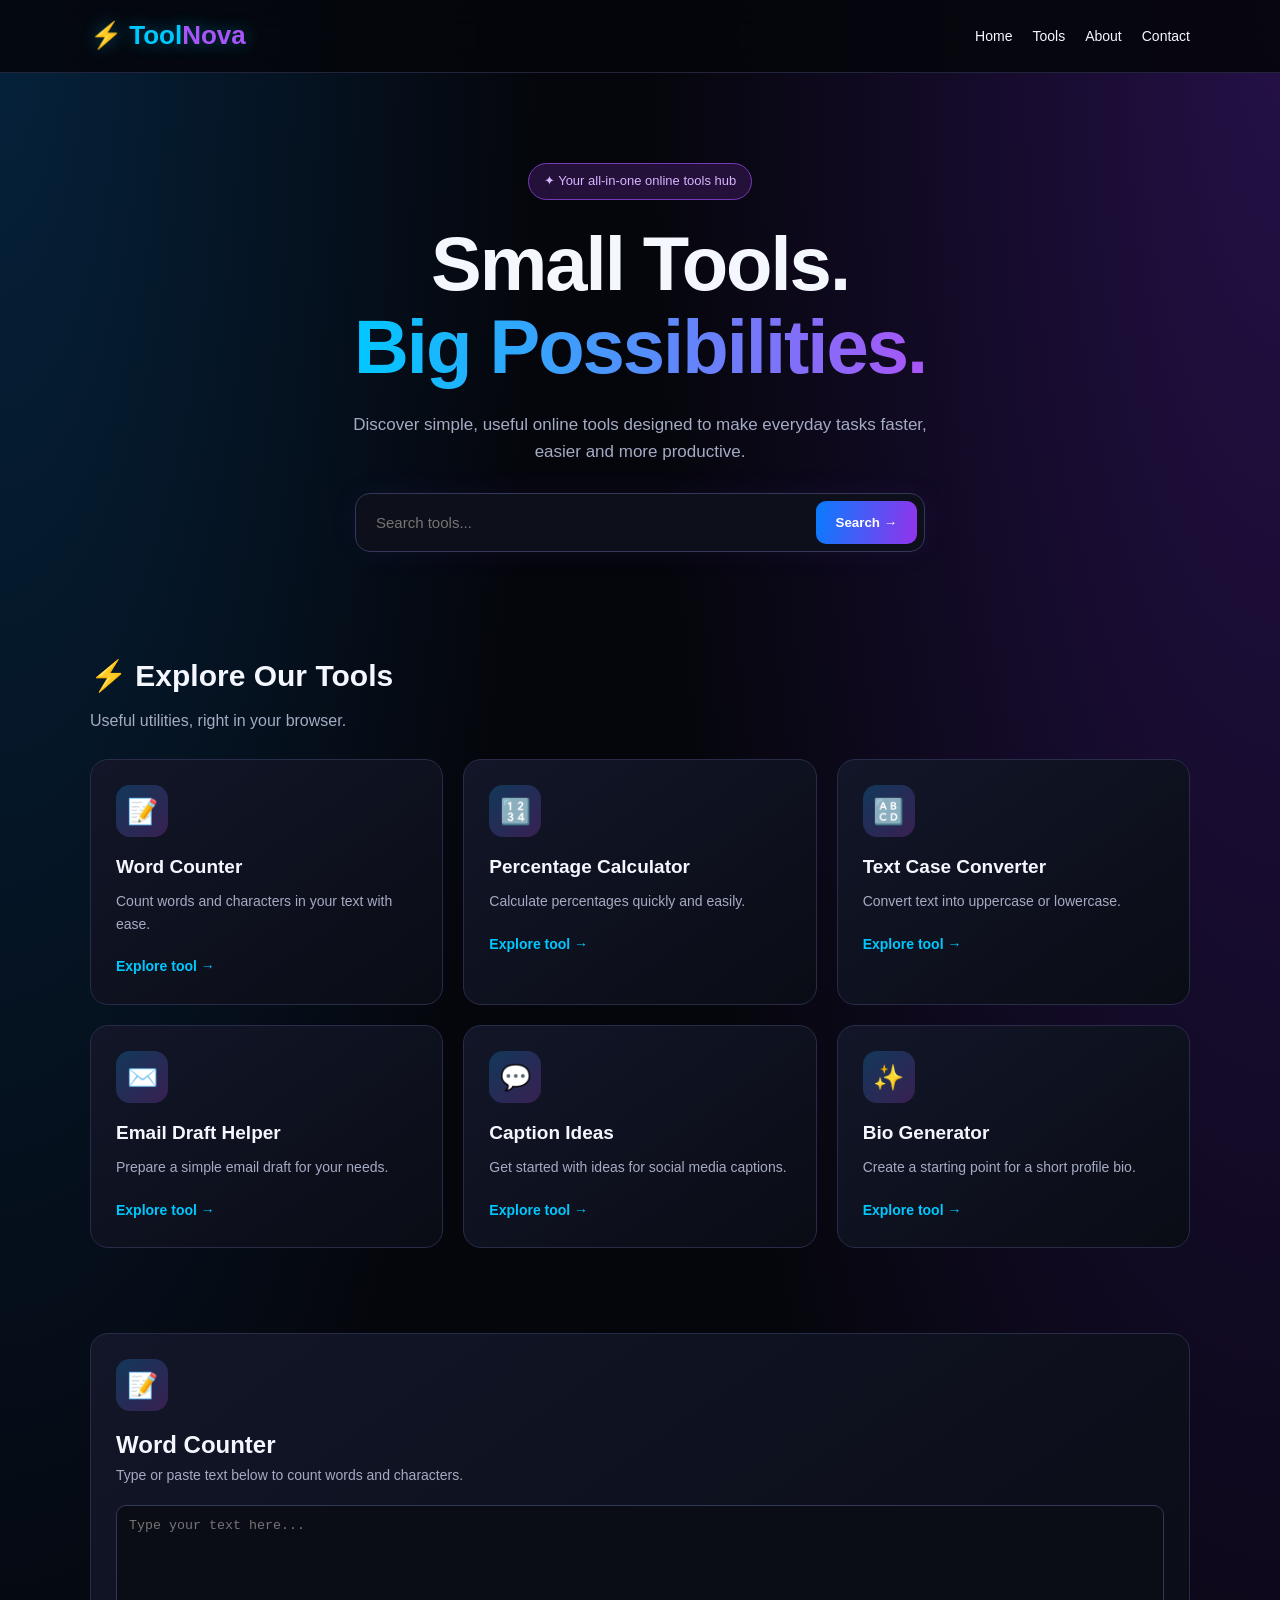
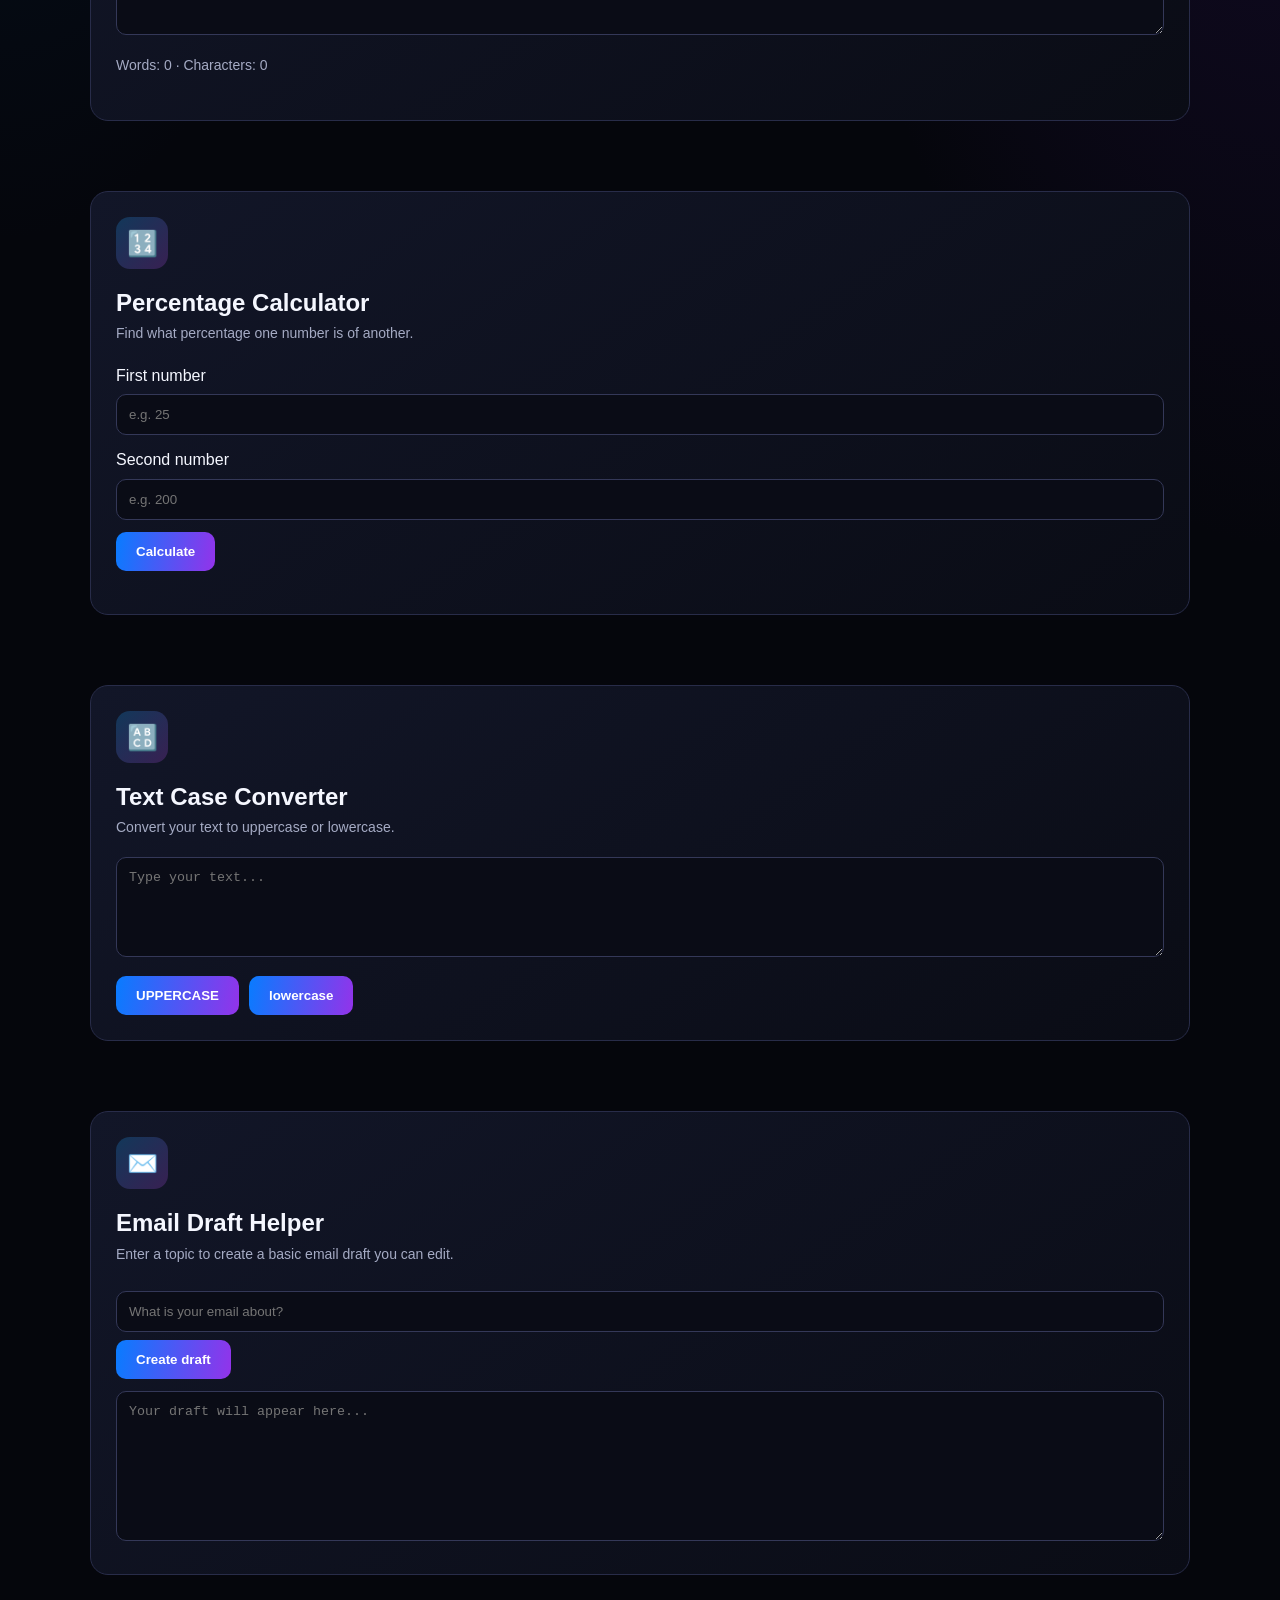
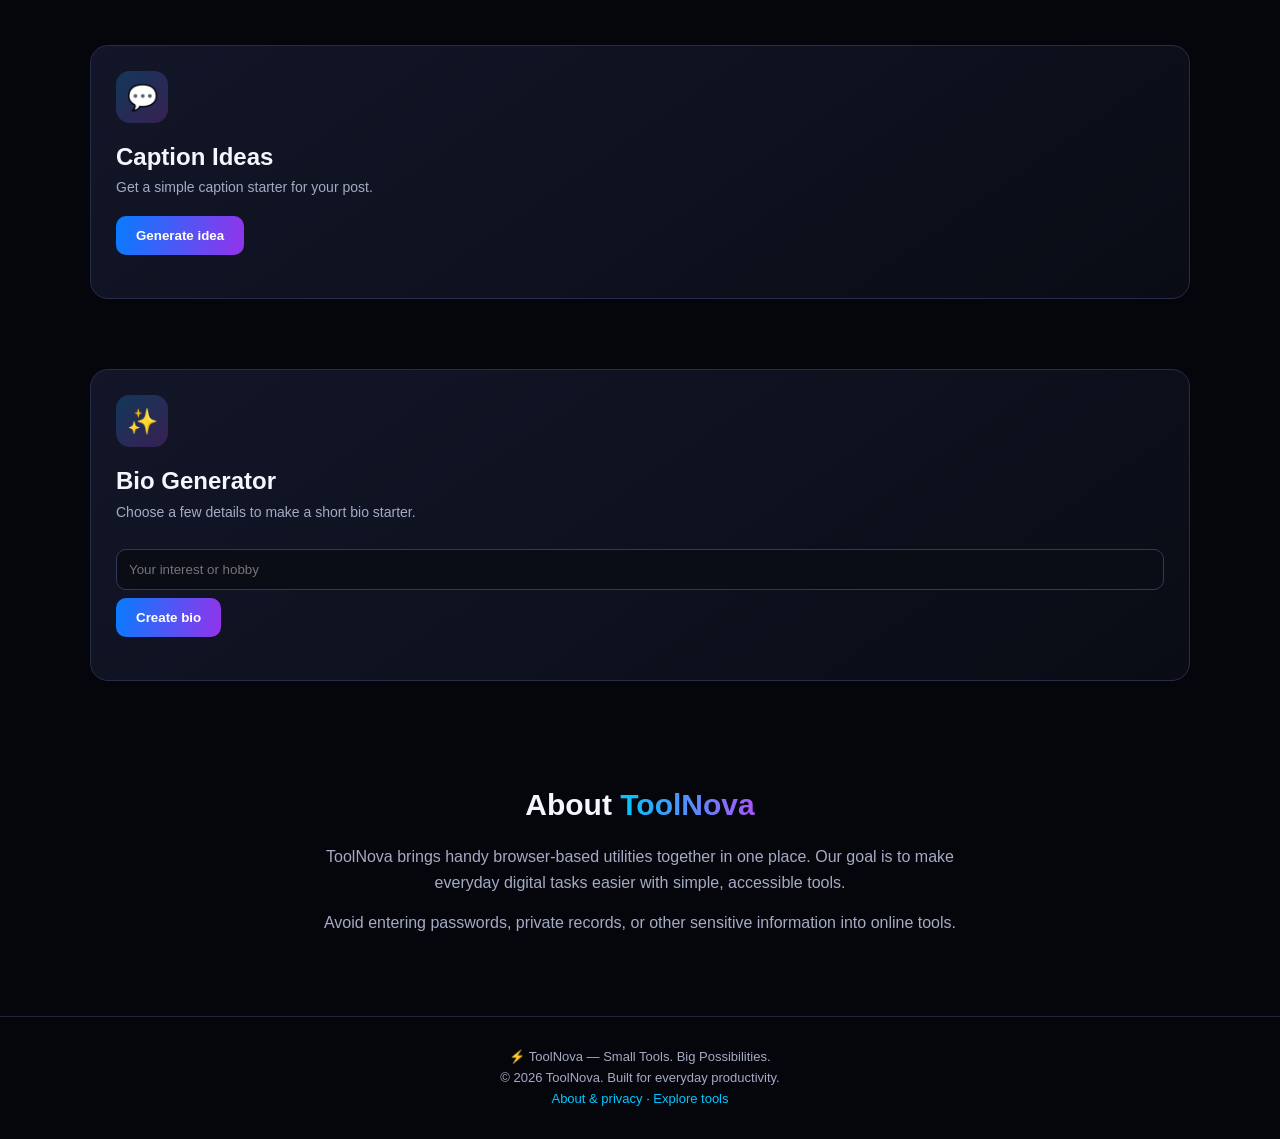
==== commit b12e9607: "Update print statement from 'Hello' to 'Goodbye'" ====
--- a/index.html
+++ b/index.html
@@ -1,49 +1,585 @@
-<!doctype html>
+<!DOCTYPE html>
 <html lang="en">
 <head>
-<meta charset="utf-8">
-<meta name="viewport" content="width=device-width, initial-scale=1">
-<meta name="description" content="Free online tools from ToolNova: word counter, percentage calculator, text case converter, caption ideas, bio generator, email drafter, and text summarizer.">
+<meta charset="UTF-8">
+<meta name="viewport" content="width=device-width, initial-scale=1.0">
+
 <title>ToolNova — Free Online Tools</title>
+<meta name="description" content="Discover free online tools for writing, calculations, text editing and productivity with ToolNova.">
+
 <style>
-:root{--bg:#0b1020;--panel:#121a2e;--panel2:#18233b;--text:#eef3ff;--muted:#aab6d3;--accent:#8b9cff;--accent2:#67e8d0;--line:#2a3654}
-*{box-sizing:border-box}html{scroll-behavior:smooth}body{margin:0;font-family:system-ui,-apple-system,Segoe UI,Roboto,Arial,sans-serif;background:radial-gradient(circle at 80% 0%,#1b2850 0,transparent 34%),var(--bg);color:var(--text);line-height:1.6}
-.wrap{width:min(1100px,92%);margin:auto}header{padding:18px 0;border-bottom:1px solid rgba(255,255,255,.08)}.nav{display:flex;justify-content:space-between;align-items:center;gap:14px;flex-wrap:wrap}.brand{font-weight:850;font-size:1.4rem;letter-spacing:-.04em;text-decoration:none;color:var(--text)}.brand span{color:var(--accent2)}nav{display:flex;gap:14px;flex-wrap:wrap}nav a{color:var(--muted);text-decoration:none;font-size:.94rem}nav a:hover{color:var(--text)}
-.hero{padding:56px 0 34px;text-align:center}.badge,.pill{display:inline-block;border:1px solid var(--line);background:rgba(255,255,255,.04);padding:5px 11px;border-radius:999px;color:var(--accent2);font-size:.84rem}h1{font-size:clamp(2.25rem,7vw,4.4rem);line-height:1.08;letter-spacing:-.05em;margin:18px auto;max-width:850px}.gradient{background:linear-gradient(90deg,var(--accent),var(--accent2));color:transparent;background-clip:text;-webkit-background-clip:text}.hero p{color:var(--muted);max-width:690px;margin:0 auto 22px}.btn,button{display:inline-block;padding:10px 14px;border-radius:11px;border:1px solid var(--line);background:var(--panel2);color:var(--text);font:inherit;font-weight:700;text-decoration:none;cursor:pointer}.btn.primary,button.primary{color:#09101e;border:0;background:linear-gradient(100deg,var(--accent),var(--accent2))}button:hover,.btn:hover{filter:brightness(1.08)}section{padding:28px 0}.section-head{margin-bottom:16px}h2{font-size:clamp(1.55rem,4vw,2rem);letter-spacing:-.035em;margin:0}.sub,.muted{color:var(--muted);margin:4px 0 0}.grid{display:grid;grid-template-columns:repeat(2,minmax(0,1fr));gap:15px}.card{background:linear-gradient(160deg,rgba(24,35,59,.96),rgba(18,26,46,.96));border:1px solid var(--line);border-radius:17px;padding:18px;min-width:0;box-shadow:0 12px 30px rgba(0,0,0,.12)}.icon{font-size:1.55rem}h3{margin:5px 0;font-size:1.12rem}.card p{color:var(--muted);margin:0 0 10px;font-size:.94rem}label{display:block;color:var(--muted);font-size:.9rem;margin:10px 0 5px}input,textarea,select{width:100%;padding:10px 11px;border-radius:10px;border:1px solid var(--line);background:#0b1224;color:var(--text);font:inherit}textarea{min-height:100px;resize:vertical}.row{display:grid;grid-template-columns:1fr 1fr;gap:10px}.result{margin-top:10px;padding:11px;border-radius:10px;background:#0b1224;border:1px solid var(--line);overflow-wrap:anywhere;white-space:pre-wrap}.small{font-size:.83rem;color:var(--muted)}.actions{display:flex;gap:8px;flex-wrap:wrap;margin-top:10px}.stats{display:flex;gap:16px;flex-wrap:wrap;color:var(--accent2);font-size:.9rem;margin-top:8px}footer{margin-top:25px;padding:25px 0 38px;border-top:1px solid rgba(255,255,255,.08);color:var(--muted);font-size:.9rem}@media(max-width:720px){.grid{grid-template-columns:1fr}.hero{padding-top:42px}.row{grid-template-columns:1fr}nav{gap:10px}}
+:root {
+  --bg: #05060c;
+  --card: #101321;
+  --blue: #00c8ff;
+  --purple: #a855f7;
+  --text: #f5f7ff;
+  --muted: #a5abc4;
+}
+
+* {
+  box-sizing: border-box;
+  margin: 0;
+  padding: 0;
+}
+
+html {
+  scroll-behavior: smooth;
+}
+
+body {
+  font-family: Arial, sans-serif;
+  background:
+    radial-gradient(ellipse at top right, #241047 0, transparent 35%),
+    radial-gradient(ellipse at top left, #05223b 0, transparent 30%),
+    var(--bg);
+  color: var(--text);
+  line-height: 1.6;
+}
+
+.container {
+  width: 90%;
+  max-width: 1100px;
+  margin: auto;
+}
+
+header {
+  border-bottom: 1px solid #22243b;
+  background: rgba(5, 6, 12, 0.9);
+  position: sticky;
+  top: 0;
+  z-index: 10;
+  backdrop-filter: blur(15px);
+}
+
+.nav {
+  min-height: 72px;
+  display: flex;
+  justify-content: space-between;
+  align-items: center;
+  gap: 20px;
+}
+
+.logo {
+  font-size: 26px;
+  font-weight: 900;
+  color: var(--blue);
+  text-decoration: none;
+  text-shadow: 0 0 18px #00c8ff70;
+}
+
+.logo span {
+  color: var(--purple);
+}
+
+nav {
+  display: flex;
+  flex-wrap: wrap;
+  gap: 20px;
+}
+
+nav a {
+  color: var(--text);
+  text-decoration: none;
+  font-size: 14px;
+}
+
+nav a:hover {
+  color: var(--blue);
+}
+
+.hero {
+  padding: 90px 0 65px;
+  text-align: center;
+}
+
+.badge {
+  display: inline-block;
+  padding: 7px 15px;
+  border: 1px solid #7538b6;
+  border-radius: 30px;
+  color: #d8b4fe;
+  background: #24113a;
+  font-size: 13px;
+}
+
+h1 {
+  font-size: clamp(42px, 8vw, 76px);
+  line-height: 1.1;
+  margin: 22px 0;
+  letter-spacing: -2px;
+}
+
+.gradient {
+  background: linear-gradient(90deg, var(--blue), var(--purple));
+  color: transparent;
+  background-clip: text;
+  -webkit-background-clip: text;
+}
+
+.hero p {
+  max-width: 600px;
+  margin: 0 auto 28px;
+  color: var(--muted);
+  font-size: 17px;
+}
+
+.search {
+  max-width: 570px;
+  margin: auto;
+  display: flex;
+  gap: 10px;
+  padding: 7px;
+  border: 1px solid #343858;
+  border-radius: 15px;
+  background: #0d0f1a;
+  box-shadow: 0 0 30px #7540ff12;
+}
+
+.search input {
+  flex: 1;
+  min-width: 0;
+  padding: 13px;
+  background: transparent;
+  border: 0;
+  outline: 0;
+  color: white;
+  font-size: 15px;
+}
+
+button {
+  border: 0;
+  padding: 12px 20px;
+  border-radius: 10px;
+  color: white;
+  font-weight: bold;
+  cursor: pointer;
+  background: linear-gradient(100deg, #087cff, #9333ea);
+  transition: 0.2s;
+}
+
+button:hover {
+  transform: translateY(-2px);
+  box-shadow: 0 0 20px #7538b688;
+}
+
+section {
+  padding: 35px 0;
+}
+
+.section-title {
+  font-size: 30px;
+  margin-bottom: 8px;
+}
+
+.section-description {
+  color: var(--muted);
+  margin-bottom: 25px;
+}
+
+.grid {
+  display: grid;
+  grid-template-columns: repeat(3, minmax(0, 1fr));
+  gap: 20px;
+}
+
+.card {
+  background: linear-gradient(145deg, #121628, #0a0c15);
+  border: 1px solid #282c49;
+  padding: 25px;
+  border-radius: 18px;
+  transition: 0.25s;
+}
+
+.card:hover {
+  transform: translateY(-5px);
+  border-color: var(--blue);
+  box-shadow: 0 0 28px #00c8ff12;
+}
+
+.icon {
+  width: 52px;
+  height: 52px;
+  display: grid;
+  place-items: center;
+  border-radius: 14px;
+  background: linear-gradient(135deg, #12385a, #382052);
+  font-size: 25px;
+  margin-bottom: 15px;
+}
+
+.card h3 {
+  margin-bottom: 8px;
+  font-size: 19px;
+}
+
+.card p {
+  color: var(--muted);
+  font-size: 14px;
+  margin-bottom: 18px;
+}
+
+.card a {
+  display: inline-block;
+  color: var(--blue);
+  text-decoration: none;
+  font-size: 14px;
+  font-weight: bold;
+}
+
+.card a:hover {
+  color: var(--purple);
+}
+
+.about {
+  text-align: center;
+  padding: 65px 0;
+}
+
+.about p {
+  max-width: 650px;
+  margin: 15px auto;
+  color: var(--muted);
+}
+
+footer {
+  border-top: 1px solid #22243b;
+  padding: 30px 0;
+  text-align: center;
+  color: var(--muted);
+  font-size: 13px;
+}
+
+footer a {
+  color: var(--blue);
+  text-decoration: none;
+}
+
+.hidden {
+  display: none;
+}
+
+@media (max-width: 800px) {
+  .grid {
+    grid-template-columns: repeat(2, minmax(0, 1fr));
+  }
+
+  .nav {
+    padding: 15px 0;
+    flex-wrap: wrap;
+  }
+
+  .hero {
+    padding-top: 65px;
+  }
+}
+
+@media (max-width: 520px) {
+  .grid {
+    grid-template-columns: 1fr;
+  }
+
+  nav {
+    gap: 14px;
+  }
+
+  .search {
+    flex-wrap: wrap;
+  }
+
+  .search input {
+    flex-basis: 100%;
+  }
+
+  .search button {
+    width: 100%;
+  }
+}
 </style>
 </head>
+
 <body>
-<header><div class="wrap nav"><a class="brand" href="#">Tool<span>Nova</span></a><nav><a href="#tools">Free Tools</a><a href="#writing">Writing Helpers</a><a href="#about">About</a></nav></div></header>
+
+<header>
+  <div class="container nav">
+    <a href="#" class="logo">⚡ Tool<span>Nova</span></a>
+
+    <nav>
+      <a href="#">Home</a>
+      <a href="#tools">Tools</a>
+      <a href="#about">About</a>
+      <a href="#contact">Contact</a>
+    </nav>
+  </div>
+</header>
+
 <main>
-<section class="hero wrap"><span class="badge">Free • Fast • No account needed</span><h1>Small tools. <span class="gradient">Big time savings.</span></h1><p>Use handy browser-based tools for writing, calculations, captions, bios, and text cleanup. Your text is processed in this page and is not sent to a server by these tools.</p><a class="btn primary" href="#tools">Explore tools</a></section>
-<section id="tools" class="wrap"><div class="section-head"><h2>Everyday tools</h2><p class="sub">Simple utilities that work right in your browser.</p></div>
-<div class="grid">
-<article class="card"><div class="icon">📝</div><h3>Word & Character Counter</h3><p>Count words, characters, and approximate reading time.</p><label for="countText">Enter or paste text</label><textarea id="countText" placeholder="Type or paste text here..." oninput="countWords()"></textarea><div class="stats" id="countResult">0 words • 0 characters • 0 min read</div></article>
-<article class="card"><div class="icon">🧮</div><h3>Percentage Calculator</h3><p>Calculate a percentage of a number.</p><div class="row"><div><label for="percent">Percentage (%)</label><input id="percent" type="number" placeholder="e.g. 15"></div><div><label for="amount">Number</label><input id="amount" type="number" placeholder="e.g. 200"></div></div><div class="actions"><button class="primary" onclick="calcPercent()">Calculate</button></div><div class="result" id="percentResult" aria-live="polite">Your result will appear here.</div></article>
-<article class="card"><div class="icon">🔠</div><h3>Text Case Converter</h3><p>Convert text to upper, lower, title, or sentence case.</p><label for="caseText">Your text</label><textarea id="caseText" placeholder="Type or paste text..."></textarea><div class="actions"><button onclick="convertCase('upper')">UPPERCASE</button><button onclick="convertCase('lower')">lowercase</button><button onclick="convertCase('title')">Title Case</button><button onclick="convertCase('sentence')">Sentence case</button></div><div class="result" id="caseResult">Converted text appears here.</div><div class="actions"><button onclick="copyText('caseResult')">Copy result</button></div></article>
-<article class="card"><div class="icon">🧠</div><h3>AI Prompt Template Builder</h3><p>Create a prompt you can use with an AI assistant. This makes a prompt; it does not call an AI service itself.</p><label for="promptTask">What do you need help with?</label><input id="promptTask" placeholder="e.g. write a study timetable"><div class="row"><div><label for="promptTone">Tone</label><select id="promptTone"><option>Clear and friendly</option><option>Professional</option><option>Creative</option><option>Simple for beginners</option></select></div><div><label for="promptFormat">Output format</label><select id="promptFormat"><option>Step-by-step list</option><option>Short paragraph</option><option>Table</option><option>Checklist</option></select></div></div><div class="actions"><button class="primary" onclick="makePrompt()">Create prompt</button></div><div class="result" id="promptResult">Your prompt will appear here.</div><div class="actions"><button onclick="copyText('promptResult')">Copy prompt</button></div></article>
-</div></section>
-<section id="writing" class="wrap"><div class="section-head"><h2>Writing helpers</h2><p class="sub">Generate editable drafts and ideas. Review them before using.</p></div>
-<div class="grid">
-<article class="card"><div class="icon">✉️</div><h3>Email Draft Helper</h3><p>Build a polite email draft from a few details. This is a template generator, not an AI service.</p><label for="emailPurpose">What is the email about?</label><input id="emailPurpose" placeholder="e.g. asking for an assignment extension"><div class="row"><div><label for="emailPerson">Recipient</label><input id="emailPerson" placeholder="e.g. teacher"></div><div><label for="emailTone">Tone</label><select id="emailTone"><option>polite</option><option>friendly</option><option>formal</option></select></div></div><div class="actions"><button class="primary" onclick="makeEmail()">Create draft</button></div><div class="result" id="emailResult">Your email draft will appear here.</div><div class="actions"><button onclick="copyText('emailResult')">Copy draft</button></div></article>
-<article class="card"><div class="icon">📱</div><h3>Social Caption Ideas</h3><p>Make a starter caption for a post. Add your own details and voice.</p><label for="captionTopic">Post topic</label><input id="captionTopic" placeholder="e.g. first day at college"><div class="row"><div><label for="captionStyle">Style</label><select id="captionStyle"><option>Fun</option><option>Inspirational</option><option>Minimal</option><option>Professional</option></select></div><div><label for="captionPlatform">Platform</label><select id="captionPlatform"><option>Instagram</option><option>LinkedIn</option><option>YouTube</option><option>Any platform</option></select></div></div><div class="actions"><button class="primary" onclick="makeCaption()">Generate idea</button></div><div class="result" id="captionResult">Your caption idea will appear here.</div><div class="actions"><button onclick="copyText('captionResult')">Copy caption</button></div></article>
-<article class="card"><div class="icon">👤</div><h3>Short Bio Generator</h3><p>Create a simple bio draft for a profile or portfolio.</p><label for="bioName">Name or display name (optional)</label><input id="bioName" placeholder="e.g. Alex"><label for="bioInterests">Interests or skills</label><input id="bioInterests" placeholder="e.g. design, coding, photography"><label for="bioGoal">Goal or what you do</label><input id="bioGoal" placeholder="e.g. learning web development"><div class="actions"><button class="primary" onclick="makeBio()">Create bio</button></div><div class="result" id="bioResult">Your bio will appear here.</div><div class="actions"><button onclick="copyText('bioResult')">Copy bio</button></div></article>
-<article class="card"><div class="icon">📄</div><h3>Text Summary Helper</h3><p>Creates a basic extractive summary from your text locally. It is not AI and may miss important context.</p><label for="summaryText">Paste text to summarize</label><textarea id="summaryText" placeholder="Paste a few paragraphs here..."></textarea><label for="summaryLength">Summary length</label><select id="summaryLength"><option value="1">Very short</option><option value="2" selected>Short</option><option value="3">A little longer</option></select><div class="actions"><button class="primary" onclick="summarizeText()">Summarize text</button></div><div class="result" id="summaryResult">Your summary will appear here.</div><div class="actions"><button onclick="copyText('summaryResult')">Copy summary</button></div></article>
-</div></section>
-<section id="about" class="wrap"><div class="card"><h2>About ToolNova</h2><p class="sub">ToolNova is a growing collection of simple browser tools. The tools on this page run locally in your browser. Avoid entering passwords, financial details, or other sensitive information into any online tool.</p><p class="small">Note: The writing helpers create templates and starter ideas; they do not connect to an AI model. Always review generated text before sending or publishing.</p></div></section>
+  <section class="hero container">
+    <span class="badge">✦ Your all-in-one online tools hub</span>
+
+    <h1>
+      Small Tools.<br>
+      <span class="gradient">Big Possibilities.</span>
+    </h1>
+
+    <p>
+      Discover simple, useful online tools designed to make
+      everyday tasks faster, easier and more productive.
+    </p>
+
+    <form class="search" id="searchForm">
+      <input
+        id="searchInput"
+        type="search"
+        placeholder="Search tools..."
+        aria-label="Search tools"
+      >
+      <button type="submit">Search →</button>
+    </form>
+  </section>
+
+  <section class="container" id="tools">
+    <h2 class="section-title">⚡ Explore Our Tools</h2>
+    <p class="section-description">
+      Useful utilities, right in your browser.
+    </p>
+
+    <div class="grid" id="toolGrid">
+
+      <article class="card" data-search="word character counter text">
+        <div class="icon">📝</div>
+        <h3>Word Counter</h3>
+        <p>Count words and characters in your text with ease.</p>
+        <a href="#word-tool">Explore tool →</a>
+      </article>
+
+      <article class="card" data-search="percentage calculator math">
+        <div class="icon">🔢</div>
+        <h3>Percentage Calculator</h3>
+        <p>Calculate percentages quickly and easily.</p>
+        <a href="#percentage-tool">Explore tool →</a>
+      </article>
+
+      <article class="card" data-search="text case converter uppercase lowercase">
+        <div class="icon">🔠</div>
+        <h3>Text Case Converter</h3>
+        <p>Convert text into uppercase or lowercase.</p>
+        <a href="#case-tool">Explore tool →</a>
+      </article>
+
+      <article class="card" data-search="email draft writing">
+        <div class="icon">✉️</div>
+        <h3>Email Draft Helper</h3>
+        <p>Prepare a simple email draft for your needs.</p>
+        <a href="#email-tool">Explore tool →</a>
+      </article>
+
+      <article class="card" data-search="social caption generator writing">
+        <div class="icon">💬</div>
+        <h3>Caption Ideas</h3>
+        <p>Get started with ideas for social media captions.</p>
+        <a href="#caption-tool">Explore tool →</a>
+      </article>
+
+      <article class="card" data-search="bio generator profile writing">
+        <div class="icon">✨</div>
+        <h3>Bio Generator</h3>
+        <p>Create a starting point for a short profile bio.</p>
+        <a href="#bio-tool">Explore tool →</a>
+      </article>
+
+    </div>
+
+    <p id="searchMessage" style="color:#a5abc4;margin-top:15px" aria-live="polite"></p>
+  </section>
+
+  <section class="container" id="word-tool">
+    <div class="card">
+      <div class="icon">📝</div>
+      <h2>Word Counter</h2>
+      <p>Type or paste text below to count words and characters.</p>
+      <textarea id="wordText" placeholder="Type your text here..." style="width:100%;min-height:130px;background:#0a0c16;color:white;border:1px solid #343858;border-radius:10px;padding:12px"></textarea>
+      <p id="wordResult" style="margin-top:12px">Words: 0 · Characters: 0</p>
+    </div>
+  </section>
+
+  <section class="container" id="percentage-tool">
+    <div class="card">
+      <div class="icon">🔢</div>
+      <h2>Percentage Calculator</h2>
+      <p>Find what percentage one number is of another.</p>
+      <label for="part">First number</label>
+      <input id="part" type="number" placeholder="e.g. 25" style="width:100%;padding:12px;margin:6px 0 12px;background:#0a0c16;color:white;border:1px solid #343858;border-radius:10px">
+      <label for="whole">Second number</label>
+      <input id="whole" type="number" placeholder="e.g. 200" style="width:100%;padding:12px;margin:6px 0 12px;background:#0a0c16;color:white;border:1px solid #343858;border-radius:10px">
+      <button type="button" id="calculate">Calculate</button>
+      <p id="percentageResult" style="margin-top:12px" aria-live="polite"></p>
+    </div>
+  </section>
+
+  <section class="container" id="case-tool">
+    <div class="card">
+      <div class="icon">🔠</div>
+      <h2>Text Case Converter</h2>
+      <p>Convert your text to uppercase or lowercase.</p>
+      <textarea id="caseText" placeholder="Type your text..." style="width:100%;min-height:100px;background:#0a0c16;color:white;border:1px solid #343858;border-radius:10px;padding:12px"></textarea>
+      <div style="display:flex;gap:10px;flex-wrap:wrap;margin-top:12px">
+        <button type="button" id="upper">UPPERCASE</button>
+        <button type="button" id="lower">lowercase</button>
+      </div>
+    </div>
+  </section>
+
+  <section class="container" id="email-tool">
+    <div class="card">
+      <div class="icon">✉️</div>
+      <h2>Email Draft Helper</h2>
+      <p>Enter a topic to create a basic email draft you can edit.</p>
+      <input id="emailTopic" placeholder="What is your email about?" style="width:100%;padding:12px;margin:8px 0;background:#0a0c16;color:white;border:1px solid #343858;border-radius:10px">
+      <button type="button" id="makeEmail">Create draft</button>
+      <textarea id="emailResult" placeholder="Your draft will appear here..." style="width:100%;min-height:150px;margin-top:12px;background:#0a0c16;color:white;border:1px solid #343858;border-radius:10px;padding:12px"></textarea>
+    </div>
+  </section>
+
+  <section class="container" id="caption-tool">
+    <div class="card">
+      <div class="icon">💬</div>
+      <h2>Caption Ideas</h2>
+      <p>Get a simple caption starter for your post.</p>
+      <button type="button" id="makeCaption">Generate idea</button>
+      <p id="captionResult" style="margin-top:15px" aria-live="polite"></p>
+    </div>
+  </section>
+
+  <section class="container" id="bio-tool">
+    <div class="card">
+      <div class="icon">✨</div>
+      <h2>Bio Generator</h2>
+      <p>Choose a few details to make a short bio starter.</p>
+      <input id="bioInterest" placeholder="Your interest or hobby" style="width:100%;padding:12px;margin:8px 0;background:#0a0c16;color:white;border:1px solid #343858;border-radius:10px">
+      <button type="button" id="makeBio">Create bio</button>
+      <p id="bioResult" style="margin-top:15px" aria-live="polite"></p>
+    </div>
+  </section>
+
+  <section class="about container" id="about">
+    <h2 class="section-title">About <span class="gradient">ToolNova</span></h2>
+    <p>
+      ToolNova brings handy browser-based utilities together in one place.
+      Our goal is to make everyday digital tasks easier with simple,
+      accessible tools.
+    </p>
+    <p>
+      Avoid entering passwords, private records, or other sensitive
+      information into online tools.
+    </p>
+  </section>
 </main>
-<footer><div class="wrap">© <span id="year"></span> ToolNova · Free browser tools · <a href="#about">About & privacy note</a></div></footer>
+
+<footer id="contact">
+  <div class="container">
+    <p>⚡ ToolNova — Small Tools. Big Possibilities.</p>
+    <p>© <span id="year"></span> ToolNova. Built for everyday productivity.</p>
+    <p><a href="#about">About & privacy</a> · <a href="#tools">Explore tools</a></p>
+  </div>
+</footer>
+
 <script>
-function countWords(){const t=document.getElementById('countText').value.trim();const words=t?t.split(/\\s+/).length:0;const chars=document.getElementById('countText').value.length;const mins=words?Math.max(1,Math.ceil(words/200)):0;document.getElementById('countResult').textContent=`${words} words • ${chars} characters • ${mins} min read`;}
-function calcPercent(){const p=parseFloat(document.getElementById('percent').value),n=parseFloat(document.getElementById('amount').value);document.getElementById('percentResult').textContent=Number.isFinite(p)&&Number.isFinite(n)?`${p}% of ${n} = ${(p/100*n).toLocaleString(undefined,{maximumFractionDigits:8})}`:'Please enter a valid percentage and number.';}
-function convertCase(type){const el=document.getElementById('caseText');let t=el.value;if(type==='upper')t=t.toUpperCase();if(type==='lower')t=t.toLowerCase();if(type==='title')t=t.toLowerCase().replace(/\\b\\w/g,c=>c.toUpperCase());if(type==='sentence')t=t.toLowerCase().replace(/(^\\s*\\w|[.!?]\\s+\\w)/g,c=>c.toUpperCase());document.getElementById('caseResult').textContent=t||'Please enter some text.';}
-function makePrompt(){const task=document.getElementById('promptTask').value.trim();if(!task){document.getElementById('promptResult').textContent='Please describe what you need help with.';return;}document.getElementById('promptResult').textContent=`Help me with this task: ${task}. Use a ${document.getElementById('promptTone').value.toLowerCase()} tone. Present the answer as a ${document.getElementById('promptFormat').value.toLowerCase()}. Ask a clarifying question if important details are missing, and do not invent facts.`;}
-function makeEmail(){const purpose=document.getElementById('emailPurpose').value.trim();const person=document.getElementById('emailPerson').value.trim()||'there';const tone=document.getElementById('emailTone').value;if(!purpose){document.getElementById('emailResult').textContent='Please enter the purpose of the email.';return;}document.getElementById('emailResult').textContent=`Subject: ${purpose.charAt(0).toUpperCase()+purpose.slice(1)}\\n\\nHello ${person},\\n\\nI hope you are doing well. I am writing regarding ${purpose}.\\n\\n[Add any important details here.]\\n\\nThank you for your time and understanding.\\n\\nBest regards,\\n[Your name]\\n\\nTone: ${tone}. Please edit the placeholders and check the details before sending.`;}
-function makeCaption(){const topic=document.getElementById('captionTopic').value.trim();const style=document.getElementById('captionStyle').value;const platform=document.getElementById('captionPlatform').value;if(!topic){document.getElementById('captionResult').textContent='Please enter a topic for your post.';return;}const intros={'Fun':'A little moment worth sharing:','Inspirational':'Every experience is a chance to grow:','Minimal':'A moment about','Professional':'Sharing an update about'};document.getElementById('captionResult').textContent=`${intros[style]} ${topic}. ✨\\n\\nWhat did this moment teach you? Share your thoughts below.\\n\\n#${topic.split(/\\s+/).filter(Boolean).slice(0,3).map(w=>w.replace(/[^a-z0-9]/gi,'')).filter(Boolean).join(' #')}\\n\\nDraft idea for ${platform} — personalize it before posting.`;}
-function makeBio(){const name=document.getElementById('bioName').value.trim();const interests=document.getElementById('bioInterests').value.trim();const goal=document.getElementById('bioGoal').value.trim();if(!interests&&!goal){document.getElementById('bioResult').textContent='Add at least one interest, skill, or goal.';return;}document.getElementById('bioResult').textContent=`${name?name+' | ':''}${goal?goal.charAt(0).toUpperCase()+goal.slice(1):'Curious learner'}${interests?'. Interested in '+interests+'.':''} Always learning, creating, and exploring new ideas.`;}
-function summarizeText(){const text=document.getElementById('summaryText').value.trim();if(!text){document.getElementById('summaryResult').textContent='Please paste some text first.';return;}const sentences=text.match(/[^.!?]+[.!?]+|[^.!?]+$/g)||[text];const count=parseInt(document.getElementById('summaryLength').value,10);const chosen=sentences.map(s=>s.trim()).filter(Boolean);const n=Math.min(chosen.length,count);document.getElementById('summaryResult').textContent=chosen.slice(0,n).join(' ') + (chosen.length>n?' …':'');}
-async function copyText(id){const text=document.getElementById(id).textContent;if(!text||text.includes('will appear here'))return;try{await navigator.clipboard.writeText(text);alert('Copied to clipboard!');}catch(e){alert('Please select the result text and copy it manually.');}}
-document.getElementById('year').textContent=new Date().getFullYear();
+const searchForm = document.getElementById("searchForm");
+const searchInput = document.getElementById("searchInput");
+const searchMessage = document.getElementById("searchMessage");
+
+searchForm.addEventListener("submit", function(event) {
+  event.preventDefault();
+  const query = searchInput.value.trim().toLowerCase();
+  const cards = document.querySelectorAll("#toolGrid .card");
+  let matches = 0;
+
+  cards.forEach(function(card) {
+    const text = (card.innerText + " " + card.dataset.search).toLowerCase();
+    const found = text.includes(query);
+    card.classList.toggle("hidden", query !== "" && !found);
+    if (found) matches++;
+  });
+
+  searchMessage.textContent = query
+    ? (matches ? matches + " matching tool(s) found." : "No matching tools found. Try another search.")
+    : "Showing all tools.";
+
+  document.getElementById("tools").scrollIntoView({behavior:"smooth"});
+});
+
+searchInput.addEventListener("input", function() {
+  if (!this.value.trim()) {
+    document.querySelectorAll("#toolGrid .card").forEach(function(card) {
+      card.classList.remove("hidden");
+    });
+    searchMessage.textContent = "";
+  }
+});
+
+const wordText = document.getElementById("wordText");
+wordText.addEventListener("input", function() {
+  const text = this.value.trim();
+  const words = text ? text.split(/\s+/).length : 0;
+  document.getElementById("wordResult").textContent =
+    "Words: " + words + " · Characters: " + this.value.length;
+});
+
+document.getElementById("calculate").addEventListener("click", function() {
+  const part = Number(document.getElementById("part").value);
+  const wholeInput = document.getElementById("whole").value;
+  const whole = Number(wholeInput);
+  const output = document.getElementById("percentageResult");
+
+  if (!document.getElementById("part").value || !wholeInput) {
+    output.textContent = "Please enter both numbers.";
+  } else if (whole === 0) {
+    output.textContent = "The second number cannot be zero.";
+  } else {
+    output.textContent = (part / whole * 100).toFixed(2) + "%";
+  }
+});
+
+document.getElementById("upper").addEventListener("click", function() {
+  const field = document.getElementById("caseText");
+  field.value = field.value.toUpperCase();
+});
+
+document.getElementById("lower").addEventListener("click", function() {
+  const field = document.getElementById("caseText");
+  field.value = field.value.toLowerCase();
+});
+
+document.getElementById("makeEmail").addEventListener("click", function() {
+  const topic = document.getElementById("emailTopic").value.trim();
+  document.getElementById("emailResult").value = topic
+    ? "Subject: " + topic + "\n\nHello,\n\nI am writing regarding " + topic + ".\n\nThank you for your time.\n\nBest regards,"
+    : "Please enter a topic first.";
+});
+
+const captions = [
+  "Small moments, big memories. ✨",
+  "One step at a time. Keep growing. 🚀",
+  "A little progress every day adds up. 💫",
+  "Creating my own kind of magic. ⚡",
+  "Good energy, new ideas, fresh beginnings. 💜"
+];
+
+document.getElementById("makeCaption").addEventListener("click", function() {
+  const caption = captions[Math.floor(Math.random() * captions.length)];
+  document.getElementById("captionResult").textContent = caption;
+});
+
+document.getElementById("makeBio").addEventListener("click", function() {
+  const interest = document.getElementById("bioInterest").value.trim();
+  document.getElementById("bioResult").textContent = interest
+    ? "Curious about " + interest + " | Learning, growing, and creating something new. ✨"
+    : "Please enter an interest or hobby first.";
+});
+
+document.getElementById("year").textContent = new Date().getFullYear();
 </script>
+
 </body>
-</html>+</html>
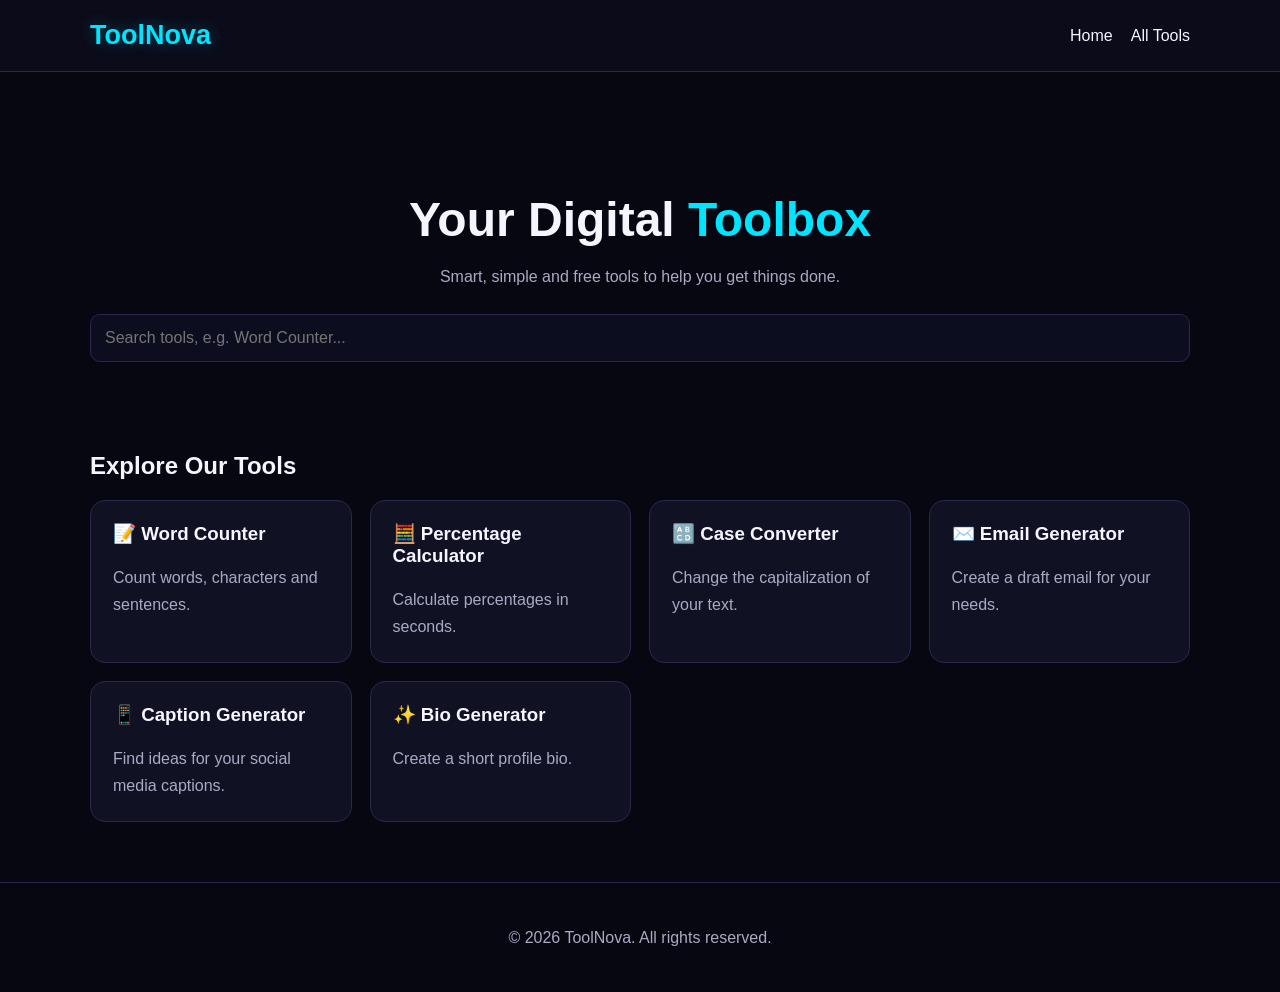
==== commit 0448610f: "Refactor index.html for layout and functionality Updated HTML structure and styling for improved lay" ====
--- a/index.html
+++ b/index.html
@@ -1,585 +1,93 @@
 <!DOCTYPE html>
 <html lang="en">
 <head>
-<meta charset="UTF-8">
-<meta name="viewport" content="width=device-width, initial-scale=1.0">
+    <meta charset="UTF-8">
+    <meta name="viewport" content="width=device-width, initial-scale=1.0">
 
-<title>ToolNova — Free Online Tools</title>
-<meta name="description" content="Discover free online tools for writing, calculations, text editing and productivity with ToolNova.">
+    <title>ToolNova - Free Online Tools</title>
 
-<style>
-:root {
-  --bg: #05060c;
-  --card: #101321;
-  --blue: #00c8ff;
-  --purple: #a855f7;
-  --text: #f5f7ff;
-  --muted: #a5abc4;
-}
+    <meta name="description"
+          content="Explore free online tools for writing, calculations, text editing and social media.">
 
-* {
-  box-sizing: border-box;
-  margin: 0;
-  padding: 0;
-}
-
-html {
-  scroll-behavior: smooth;
-}
-
-body {
-  font-family: Arial, sans-serif;
-  background:
-    radial-gradient(ellipse at top right, #241047 0, transparent 35%),
-    radial-gradient(ellipse at top left, #05223b 0, transparent 30%),
-    var(--bg);
-  color: var(--text);
-  line-height: 1.6;
-}
-
-.container {
-  width: 90%;
-  max-width: 1100px;
-  margin: auto;
-}
-
-header {
-  border-bottom: 1px solid #22243b;
-  background: rgba(5, 6, 12, 0.9);
-  position: sticky;
-  top: 0;
-  z-index: 10;
-  backdrop-filter: blur(15px);
-}
-
-.nav {
-  min-height: 72px;
-  display: flex;
-  justify-content: space-between;
-  align-items: center;
-  gap: 20px;
-}
-
-.logo {
-  font-size: 26px;
-  font-weight: 900;
-  color: var(--blue);
-  text-decoration: none;
-  text-shadow: 0 0 18px #00c8ff70;
-}
-
-.logo span {
-  color: var(--purple);
-}
-
-nav {
-  display: flex;
-  flex-wrap: wrap;
-  gap: 20px;
-}
-
-nav a {
-  color: var(--text);
-  text-decoration: none;
-  font-size: 14px;
-}
-
-nav a:hover {
-  color: var(--blue);
-}
-
-.hero {
-  padding: 90px 0 65px;
-  text-align: center;
-}
-
-.badge {
-  display: inline-block;
-  padding: 7px 15px;
-  border: 1px solid #7538b6;
-  border-radius: 30px;
-  color: #d8b4fe;
-  background: #24113a;
-  font-size: 13px;
-}
-
-h1 {
-  font-size: clamp(42px, 8vw, 76px);
-  line-height: 1.1;
-  margin: 22px 0;
-  letter-spacing: -2px;
-}
-
-.gradient {
-  background: linear-gradient(90deg, var(--blue), var(--purple));
-  color: transparent;
-  background-clip: text;
-  -webkit-background-clip: text;
-}
-
-.hero p {
-  max-width: 600px;
-  margin: 0 auto 28px;
-  color: var(--muted);
-  font-size: 17px;
-}
-
-.search {
-  max-width: 570px;
-  margin: auto;
-  display: flex;
-  gap: 10px;
-  padding: 7px;
-  border: 1px solid #343858;
-  border-radius: 15px;
-  background: #0d0f1a;
-  box-shadow: 0 0 30px #7540ff12;
-}
-
-.search input {
-  flex: 1;
-  min-width: 0;
-  padding: 13px;
-  background: transparent;
-  border: 0;
-  outline: 0;
-  color: white;
-  font-size: 15px;
-}
-
-button {
-  border: 0;
-  padding: 12px 20px;
-  border-radius: 10px;
-  color: white;
-  font-weight: bold;
-  cursor: pointer;
-  background: linear-gradient(100deg, #087cff, #9333ea);
-  transition: 0.2s;
-}
-
-button:hover {
-  transform: translateY(-2px);
-  box-shadow: 0 0 20px #7538b688;
-}
-
-section {
-  padding: 35px 0;
-}
-
-.section-title {
-  font-size: 30px;
-  margin-bottom: 8px;
-}
-
-.section-description {
-  color: var(--muted);
-  margin-bottom: 25px;
-}
-
-.grid {
-  display: grid;
-  grid-template-columns: repeat(3, minmax(0, 1fr));
-  gap: 20px;
-}
-
-.card {
-  background: linear-gradient(145deg, #121628, #0a0c15);
-  border: 1px solid #282c49;
-  padding: 25px;
-  border-radius: 18px;
-  transition: 0.25s;
-}
-
-.card:hover {
-  transform: translateY(-5px);
-  border-color: var(--blue);
-  box-shadow: 0 0 28px #00c8ff12;
-}
-
-.icon {
-  width: 52px;
-  height: 52px;
-  display: grid;
-  place-items: center;
-  border-radius: 14px;
-  background: linear-gradient(135deg, #12385a, #382052);
-  font-size: 25px;
-  margin-bottom: 15px;
-}
-
-.card h3 {
-  margin-bottom: 8px;
-  font-size: 19px;
-}
-
-.card p {
-  color: var(--muted);
-  font-size: 14px;
-  margin-bottom: 18px;
-}
-
-.card a {
-  display: inline-block;
-  color: var(--blue);
-  text-decoration: none;
-  font-size: 14px;
-  font-weight: bold;
-}
-
-.card a:hover {
-  color: var(--purple);
-}
-
-.about {
-  text-align: center;
-  padding: 65px 0;
-}
-
-.about p {
-  max-width: 650px;
-  margin: 15px auto;
-  color: var(--muted);
-}
-
-footer {
-  border-top: 1px solid #22243b;
-  padding: 30px 0;
-  text-align: center;
-  color: var(--muted);
-  font-size: 13px;
-}
-
-footer a {
-  color: var(--blue);
-  text-decoration: none;
-}
-
-.hidden {
-  display: none;
-}
-
-@media (max-width: 800px) {
-  .grid {
-    grid-template-columns: repeat(2, minmax(0, 1fr));
-  }
-
-  .nav {
-    padding: 15px 0;
-    flex-wrap: wrap;
-  }
-
-  .hero {
-    padding-top: 65px;
-  }
-}
-
-@media (max-width: 520px) {
-  .grid {
-    grid-template-columns: 1fr;
-  }
-
-  nav {
-    gap: 14px;
-  }
-
-  .search {
-    flex-wrap: wrap;
-  }
-
-  .search input {
-    flex-basis: 100%;
-  }
-
-  .search button {
-    width: 100%;
-  }
-}
-</style>
+    <link rel="stylesheet" href="style.css">
+    <script src="script.js" defer></script>
 </head>
 
 <body>
 
 <header>
-  <div class="container nav">
-    <a href="#" class="logo">⚡ Tool<span>Nova</span></a>
+    <nav>
+        <a class="logo" href="index.html">ToolNova</a>
 
-    <nav>
-      <a href="#">Home</a>
-      <a href="#tools">Tools</a>
-      <a href="#about">About</a>
-      <a href="#contact">Contact</a>
+        <div class="nav-links">
+            <a href="index.html">Home</a>
+            <a href="#tools">All Tools</a>
+        </div>
     </nav>
-  </div>
 </header>
 
 <main>
-  <section class="hero container">
-    <span class="badge">✦ Your all-in-one online tools hub</span>
+    <section class="hero">
+        <h1>Your Digital <span>Toolbox</span></h1>
 
-    <h1>
-      Small Tools.<br>
-      <span class="gradient">Big Possibilities.</span>
-    </h1>
+        <p>
+            Smart, simple and free tools to help you get things done.
+        </p>
 
-    <p>
-      Discover simple, useful online tools designed to make
-      everyday tasks faster, easier and more productive.
-    </p>
+        <input
+            class="search-box"
+            id="toolSearch"
+            type="search"
+            placeholder="Search tools, e.g. Word Counter..."
+            aria-label="Search tools"
+            oninput="searchTools()"
+        >
 
-    <form class="search" id="searchForm">
-      <input
-        id="searchInput"
-        type="search"
-        placeholder="Search tools..."
-        aria-label="Search tools"
-      >
-      <button type="submit">Search →</button>
-    </form>
-  </section>
+        <div id="searchResults" class="tool-grid hidden"></div>
+    </section>
 
-  <section class="container" id="tools">
-    <h2 class="section-title">⚡ Explore Our Tools</h2>
-    <p class="section-description">
-      Useful utilities, right in your browser.
-    </p>
+    <section id="tools">
+        <h2 class="section-title">Explore Our Tools</h2>
 
-    <div class="grid" id="toolGrid">
+        <div class="tool-grid">
 
-      <article class="card" data-search="word character counter text">
-        <div class="icon">📝</div>
-        <h3>Word Counter</h3>
-        <p>Count words and characters in your text with ease.</p>
-        <a href="#word-tool">Explore tool →</a>
-      </article>
+            <a class="tool-card" href="word-counter.html">
+                <h3>📝 Word Counter</h3>
+                <p>Count words, characters and sentences.</p>
+            </a>
 
-      <article class="card" data-search="percentage calculator math">
-        <div class="icon">🔢</div>
-        <h3>Percentage Calculator</h3>
-        <p>Calculate percentages quickly and easily.</p>
-        <a href="#percentage-tool">Explore tool →</a>
-      </article>
+            <a class="tool-card" href="percentage-calculator.html">
+                <h3>🧮 Percentage Calculator</h3>
+                <p>Calculate percentages in seconds.</p>
+            </a>
 
-      <article class="card" data-search="text case converter uppercase lowercase">
-        <div class="icon">🔠</div>
-        <h3>Text Case Converter</h3>
-        <p>Convert text into uppercase or lowercase.</p>
-        <a href="#case-tool">Explore tool →</a>
-      </article>
+            <a class="tool-card" href="case-converter.html">
+                <h3>🔠 Case Converter</h3>
+                <p>Change the capitalization of your text.</p>
+            </a>
 
-      <article class="card" data-search="email draft writing">
-        <div class="icon">✉️</div>
-        <h3>Email Draft Helper</h3>
-        <p>Prepare a simple email draft for your needs.</p>
-        <a href="#email-tool">Explore tool →</a>
-      </article>
+            <a class="tool-card" href="email-generator.html">
+                <h3>✉️ Email Generator</h3>
+                <p>Create a draft email for your needs.</p>
+            </a>
 
-      <article class="card" data-search="social caption generator writing">
-        <div class="icon">💬</div>
-        <h3>Caption Ideas</h3>
-        <p>Get started with ideas for social media captions.</p>
-        <a href="#caption-tool">Explore tool →</a>
-      </article>
+            <a class="tool-card" href="caption-generator.html">
+                <h3>📱 Caption Generator</h3>
+                <p>Find ideas for your social media captions.</p>
+            </a>
 
-      <article class="card" data-search="bio generator profile writing">
-        <div class="icon">✨</div>
-        <h3>Bio Generator</h3>
-        <p>Create a starting point for a short profile bio.</p>
-        <a href="#bio-tool">Explore tool →</a>
-      </article>
+            <a class="tool-card" href="bio-generator.html">
+                <h3>✨ Bio Generator</h3>
+                <p>Create a short profile bio.</p>
+            </a>
 
-    </div>
-
-    <p id="searchMessage" style="color:#a5abc4;margin-top:15px" aria-live="polite"></p>
-  </section>
-
-  <section class="container" id="word-tool">
-    <div class="card">
-      <div class="icon">📝</div>
-      <h2>Word Counter</h2>
-      <p>Type or paste text below to count words and characters.</p>
-      <textarea id="wordText" placeholder="Type your text here..." style="width:100%;min-height:130px;background:#0a0c16;color:white;border:1px solid #343858;border-radius:10px;padding:12px"></textarea>
-      <p id="wordResult" style="margin-top:12px">Words: 0 · Characters: 0</p>
-    </div>
-  </section>
-
-  <section class="container" id="percentage-tool">
-    <div class="card">
-      <div class="icon">🔢</div>
-      <h2>Percentage Calculator</h2>
-      <p>Find what percentage one number is of another.</p>
-      <label for="part">First number</label>
-      <input id="part" type="number" placeholder="e.g. 25" style="width:100%;padding:12px;margin:6px 0 12px;background:#0a0c16;color:white;border:1px solid #343858;border-radius:10px">
-      <label for="whole">Second number</label>
-      <input id="whole" type="number" placeholder="e.g. 200" style="width:100%;padding:12px;margin:6px 0 12px;background:#0a0c16;color:white;border:1px solid #343858;border-radius:10px">
-      <button type="button" id="calculate">Calculate</button>
-      <p id="percentageResult" style="margin-top:12px" aria-live="polite"></p>
-    </div>
-  </section>
-
-  <section class="container" id="case-tool">
-    <div class="card">
-      <div class="icon">🔠</div>
-      <h2>Text Case Converter</h2>
-      <p>Convert your text to uppercase or lowercase.</p>
-      <textarea id="caseText" placeholder="Type your text..." style="width:100%;min-height:100px;background:#0a0c16;color:white;border:1px solid #343858;border-radius:10px;padding:12px"></textarea>
-      <div style="display:flex;gap:10px;flex-wrap:wrap;margin-top:12px">
-        <button type="button" id="upper">UPPERCASE</button>
-        <button type="button" id="lower">lowercase</button>
-      </div>
-    </div>
-  </section>
-
-  <section class="container" id="email-tool">
-    <div class="card">
-      <div class="icon">✉️</div>
-      <h2>Email Draft Helper</h2>
-      <p>Enter a topic to create a basic email draft you can edit.</p>
-      <input id="emailTopic" placeholder="What is your email about?" style="width:100%;padding:12px;margin:8px 0;background:#0a0c16;color:white;border:1px solid #343858;border-radius:10px">
-      <button type="button" id="makeEmail">Create draft</button>
-      <textarea id="emailResult" placeholder="Your draft will appear here..." style="width:100%;min-height:150px;margin-top:12px;background:#0a0c16;color:white;border:1px solid #343858;border-radius:10px;padding:12px"></textarea>
-    </div>
-  </section>
-
-  <section class="container" id="caption-tool">
-    <div class="card">
-      <div class="icon">💬</div>
-      <h2>Caption Ideas</h2>
-      <p>Get a simple caption starter for your post.</p>
-      <button type="button" id="makeCaption">Generate idea</button>
-      <p id="captionResult" style="margin-top:15px" aria-live="polite"></p>
-    </div>
-  </section>
-
-  <section class="container" id="bio-tool">
-    <div class="card">
-      <div class="icon">✨</div>
-      <h2>Bio Generator</h2>
-      <p>Choose a few details to make a short bio starter.</p>
-      <input id="bioInterest" placeholder="Your interest or hobby" style="width:100%;padding:12px;margin:8px 0;background:#0a0c16;color:white;border:1px solid #343858;border-radius:10px">
-      <button type="button" id="makeBio">Create bio</button>
-      <p id="bioResult" style="margin-top:15px" aria-live="polite"></p>
-    </div>
-  </section>
-
-  <section class="about container" id="about">
-    <h2 class="section-title">About <span class="gradient">ToolNova</span></h2>
-    <p>
-      ToolNova brings handy browser-based utilities together in one place.
-      Our goal is to make everyday digital tasks easier with simple,
-      accessible tools.
-    </p>
-    <p>
-      Avoid entering passwords, private records, or other sensitive
-      information into online tools.
-    </p>
-  </section>
+        </div>
+    </section>
 </main>
 
-<footer id="contact">
-  <div class="container">
-    <p>⚡ ToolNova — Small Tools. Big Possibilities.</p>
-    <p>© <span id="year"></span> ToolNova. Built for everyday productivity.</p>
-    <p><a href="#about">About & privacy</a> · <a href="#tools">Explore tools</a></p>
-  </div>
+<footer>
+    <p>© 2026 ToolNova. All rights reserved.</p>
 </footer>
-
-<script>
-const searchForm = document.getElementById("searchForm");
-const searchInput = document.getElementById("searchInput");
-const searchMessage = document.getElementById("searchMessage");
-
-searchForm.addEventListener("submit", function(event) {
-  event.preventDefault();
-  const query = searchInput.value.trim().toLowerCase();
-  const cards = document.querySelectorAll("#toolGrid .card");
-  let matches = 0;
-
-  cards.forEach(function(card) {
-    const text = (card.innerText + " " + card.dataset.search).toLowerCase();
-    const found = text.includes(query);
-    card.classList.toggle("hidden", query !== "" && !found);
-    if (found) matches++;
-  });
-
-  searchMessage.textContent = query
-    ? (matches ? matches + " matching tool(s) found." : "No matching tools found. Try another search.")
-    : "Showing all tools.";
-
-  document.getElementById("tools").scrollIntoView({behavior:"smooth"});
-});
-
-searchInput.addEventListener("input", function() {
-  if (!this.value.trim()) {
-    document.querySelectorAll("#toolGrid .card").forEach(function(card) {
-      card.classList.remove("hidden");
-    });
-    searchMessage.textContent = "";
-  }
-});
-
-const wordText = document.getElementById("wordText");
-wordText.addEventListener("input", function() {
-  const text = this.value.trim();
-  const words = text ? text.split(/\s+/).length : 0;
-  document.getElementById("wordResult").textContent =
-    "Words: " + words + " · Characters: " + this.value.length;
-});
-
-document.getElementById("calculate").addEventListener("click", function() {
-  const part = Number(document.getElementById("part").value);
-  const wholeInput = document.getElementById("whole").value;
-  const whole = Number(wholeInput);
-  const output = document.getElementById("percentageResult");
-
-  if (!document.getElementById("part").value || !wholeInput) {
-    output.textContent = "Please enter both numbers.";
-  } else if (whole === 0) {
-    output.textContent = "The second number cannot be zero.";
-  } else {
-    output.textContent = (part / whole * 100).toFixed(2) + "%";
-  }
-});
-
-document.getElementById("upper").addEventListener("click", function() {
-  const field = document.getElementById("caseText");
-  field.value = field.value.toUpperCase();
-});
-
-document.getElementById("lower").addEventListener("click", function() {
-  const field = document.getElementById("caseText");
-  field.value = field.value.toLowerCase();
-});
-
-document.getElementById("makeEmail").addEventListener("click", function() {
-  const topic = document.getElementById("emailTopic").value.trim();
-  document.getElementById("emailResult").value = topic
-    ? "Subject: " + topic + "\n\nHello,\n\nI am writing regarding " + topic + ".\n\nThank you for your time.\n\nBest regards,"
-    : "Please enter a topic first.";
-});
-
-const captions = [
-  "Small moments, big memories. ✨",
-  "One step at a time. Keep growing. 🚀",
-  "A little progress every day adds up. 💫",
-  "Creating my own kind of magic. ⚡",
-  "Good energy, new ideas, fresh beginnings. 💜"
-];
-
-document.getElementById("makeCaption").addEventListener("click", function() {
-  const caption = captions[Math.floor(Math.random() * captions.length)];
-  document.getElementById("captionResult").textContent = caption;
-});
-
-document.getElementById("makeBio").addEventListener("click", function() {
-  const interest = document.getElementById("bioInterest").value.trim();
-  document.getElementById("bioResult").textContent = interest
-    ? "Curious about " + interest + " | Learning, growing, and creating something new. ✨"
-    : "Please enter an interest or hobby first.";
-});
-
-document.getElementById("year").textContent = new Date().getFullYear();
-</script>
 
 </body>
 </html>
--- a/style.css
+++ b/style.css
@@ -0,0 +1,295 @@
+* {
+    box-sizing: border-box;
+}
+
+:root {
+    --bg: #070711;
+    --card: #111124;
+    --border: #28284b;
+    --blue: #00e5ff;
+    --purple: #a855f7;
+    --text: #f5f5ff;
+    --muted: #aaaac5;
+}
+
+body {
+    margin: 0;
+    font-family: Arial, sans-serif;
+    background: var(--bg);
+    color: var(--text);
+    min-height: 100vh;
+}
+
+header {
+    padding: 20px;
+    border-bottom: 1px solid var(--border);
+    background: #0b0b19;
+}
+
+nav {
+    max-width: 1100px;
+    margin: auto;
+    display: flex;
+    align-items: center;
+    justify-content: space-between;
+    gap: 15px;
+    flex-wrap: wrap;
+}
+
+.logo {
+    font-size: 27px;
+    font-weight: bold;
+    text-decoration: none;
+    color: var(--blue);
+    text-shadow: 0 0 15px #00e5ff55;
+}
+
+.nav-links {
+    display: flex;
+    gap: 18px;
+    flex-wrap: wrap;
+}
+
+.nav-links a {
+    color: var(--text);
+    text-decoration: none;
+}
+
+.nav-links a:hover {
+    color: var(--blue);
+}
+
+main {
+    max-width: 1100px;
+    width: 92%;
+    margin: 45px auto;
+}
+
+.hero {
+    text-align: center;
+    padding: 35px 0;
+}
+
+h1 {
+    font-size: clamp(30px, 6vw, 48px);
+    margin-bottom: 12px;
+}
+
+h1 span {
+    color: var(--blue);
+}
+
+p {
+    line-height: 1.7;
+    color: var(--muted);
+}
+
+.search-box,
+input,
+textarea,
+select {
+    width: 100%;
+    padding: 14px;
+    border: 1px solid var(--border);
+    border-radius: 10px;
+    background: #0d0d20;
+    color: var(--text);
+    font-size: 16px;
+    margin: 8px 0 15px;
+}
+
+textarea {
+    min-height: 150px;
+    resize: vertical;
+}
+
+button,
+.button {
+    display: inline-block;
+    padding: 12px 18px;
+    border: none;
+    border-radius: 9px;
+    background: linear-gradient(100deg, var(--blue), var(--purple));
+    color: #050511;
+    font-size: 15px;
+    font-weight: bold;
+    cursor: pointer;
+    text-decoration: none;
+}
+
+button:hover,
+.button:hover {
+    filter: brightness(1.15);
+}
+
+.section-title {
+    margin-top: 40px;
+}
+
+.tool-grid {
+    display: grid;
+    grid-template-columns: repeat(auto-fit, minmax(220px, 1fr));
+    gap: 18px;
+}
+
+.tool-card,
+.tool-box {
+    padding: 22px;
+    background: var(--card);
+    border: 1px solid var(--border);
+    border-radius: 15px;
+}
+
+.tool-card {
+    text-decoration: none;
+    color: var(--text);
+    transition: 0.2s;
+}
+
+.tool-card:hover {
+    transform: translateY(-4px);
+    border-color: var(--blue);
+    box-shadow: 0 0 18px #00e5ff22;
+}
+
+.tool-card h3 {
+    margin-top: 0;
+}
+
+.tool-card p {
+    margin-bottom: 0;
+}
+
+.tool-box {
+    max-width: 760px;
+    margin: 25px auto;
+}
+
+.result {
+    margin-top: 20px;
+    padding: 15px;
+    background: #09091a;
+    border: 1px solid var(--border);
+    border-radius: 10px;
+    overflow-wrap: anywhere;
+    white-space: pre-wrap;
+}
+
+.hidden {
+    display: none !important;
+}
+
+footer {
+    text-align: center;
+    padding: 25px;
+    border-top: 1px solid var(--border);
+    margin-top: 60px;
+    color: var(--muted);
+}
+
+@media (max-width: 500px) {
+    header {
+        padding: 16px;
+    }
+
+    .nav-links {
+        gap: 12px;
+        font-size: 14px;
+    }
+
+    main {
+        margin-top: 25px;
+    }
+}  box-sizing: border-box;
+}
+
+:root {
+    --bg: #070711;
+    --card: #111124;
+    --border: #28284b;
+    --blue: #00e5ff;
+    --purple: #a855f7;
+    --text: #f5f5ff;
+    --muted: #aaaac5;
+}
+
+body {
+    margin: 0;
+    font-family: Arial, sans-serif;
+    background: var(--bg);
+    color: var(--text);
+    min-height: 100vh;
+}
+
+header {
+    padding: 20px;
+    border-bottom: 1px solid var(--border);
+    background: #0b0b19;
+}
+
+nav {
+    max-width: 1100px;
+    margin: auto;
+    display: flex;
+    align-items: center;
+    justify-content: space-between;
+    gap: 15px;
+    flex-wrap: wrap;
+}
+
+.logo {
+    font-size: 27px;
+    font-weight: bold;
+    text-decoration: none;
+    color: var(--blue);
+    text-shadow: 0 0 15px #00e5ff55;
+}
+
+.nav-links {
+    display: flex;
+    gap: 18px;
+    flex-wrap: wrap;
+}
+
+.nav-links a {
+    color: var(--text);
+    text-decoration: none;
+}
+
+.nav-links a:hover {
+    color: var(--blue);
+}
+
+main {
+    max-width: 1100px;
+    width: 92%;
+    margin: 45px auto;
+}
+
+.hero {
+    text-align: center;
+    padding: 35px 0;
+}
+
+h1 {
+    font-size: clamp(30px, 6vw, 48px);
+    margin-bottom: 12px;
+}
+
+h1 span {
+    color: var(--blue);
+}
+
+p {
+    line-height: 1.7;
+    color: var(--muted);
+}
+
+.search-box,
+input,
+textarea,
+select {
+    width: 100%;
+    padding: 14px;
+    border: 1px solid var(--border);
+    border-radius: 10px;
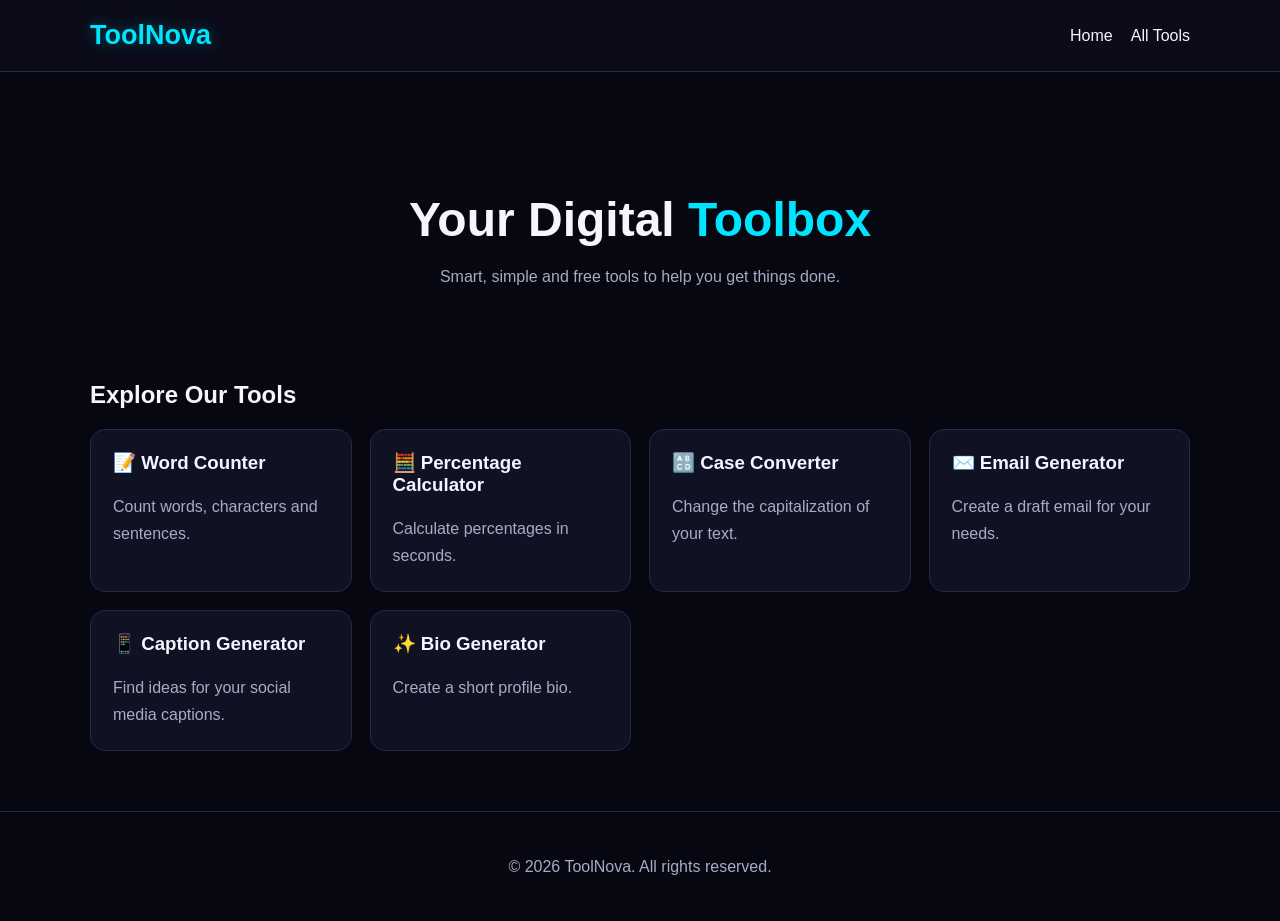
==== commit 35556d41: "Remove search input and results from index.html Removed search input and results section from tools " ====
--- a/index.html
+++ b/index.html
@@ -33,17 +33,6 @@
         <p>
             Smart, simple and free tools to help you get things done.
         </p>
-
-        <input
-            class="search-box"
-            id="toolSearch"
-            type="search"
-            placeholder="Search tools, e.g. Word Counter..."
-            aria-label="Search tools"
-            oninput="searchTools()"
-        >
-
-        <div id="searchResults" class="tool-grid hidden"></div>
     </section>
 
     <section id="tools">
@@ -51,32 +40,32 @@
 
         <div class="tool-grid">
 
-            <a class="tool-card" href="word-counter.html">
+            <a class="tool-card" href="./word-counter.html">
                 <h3>📝 Word Counter</h3>
                 <p>Count words, characters and sentences.</p>
             </a>
 
-            <a class="tool-card" href="percentage-calculator.html">
+            <a class="tool-card" href="./percentage-calculator.html">
                 <h3>🧮 Percentage Calculator</h3>
                 <p>Calculate percentages in seconds.</p>
             </a>
 
-            <a class="tool-card" href="case-converter.html">
+            <a class="tool-card" href="./case-converter.html">
                 <h3>🔠 Case Converter</h3>
                 <p>Change the capitalization of your text.</p>
             </a>
 
-            <a class="tool-card" href="email-generator.html">
+            <a class="tool-card" href="./email-generator.html">
                 <h3>✉️ Email Generator</h3>
                 <p>Create a draft email for your needs.</p>
             </a>
 
-            <a class="tool-card" href="caption-generator.html">
+            <a class="tool-card" href="./caption-generator.html">
                 <h3>📱 Caption Generator</h3>
                 <p>Find ideas for your social media captions.</p>
             </a>
 
-            <a class="tool-card" href="bio-generator.html">
+            <a class="tool-card" href="./bio-generator.html">
                 <h3>✨ Bio Generator</h3>
                 <p>Create a short profile bio.</p>
             </a>
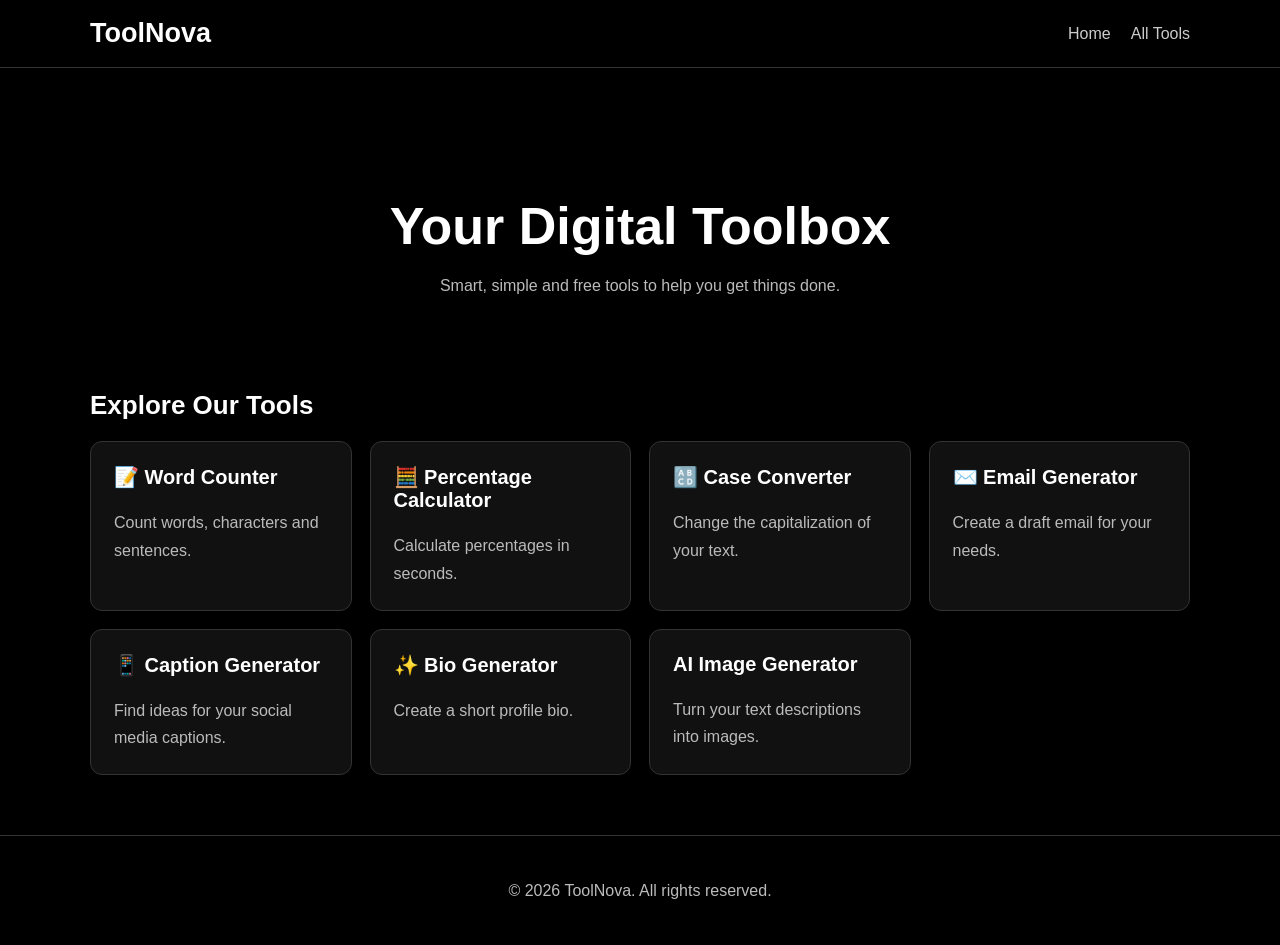
==== commit 7601a37b: "Add AI Image Generator link to index.html" ====
--- a/index.html
+++ b/index.html
@@ -70,6 +70,12 @@
                 <p>Create a short profile bio.</p>
             </a>
 
+            
+            <a class="tool-card" href="./ai-image-generator.html">
+                <h3>AI Image Generator</h3>
+                <p>Turn your text descriptions into images.</p>
+            </a>
+
         </div>
     </section>
 </main>
--- a/style.css
+++ b/style.css
@@ -3,127 +3,92 @@
 }
 
 :root {
-    --bg: #070711;
-    --card: #111124;
-    --border: #28284b;
-    --blue: #00e5ff;
-    --purple: #a855f7;
-    --text: #f5f5ff;
-    --muted: #aaaac5;
+    --bg: #000000;
+    --card: #111111;
+    --border: #333333;
+    --text: #ffffff;
+    --muted: #bbbbbb;
+}
+
+html {
+    scroll-behavior: smooth;
 }
 
 body {
     margin: 0;
+    min-height: 100vh;
     font-family: Arial, sans-serif;
+    color: var(--text);
     background: var(--bg);
-    color: var(--text);
-    min-height: 100vh;
 }
 
 header {
-    padding: 20px;
+    padding: 18px 5%;
+    background: #000000;
     border-bottom: 1px solid var(--border);
-    background: #0b0b19;
 }
 
 nav {
     max-width: 1100px;
     margin: auto;
     display: flex;
+    justify-content: space-between;
     align-items: center;
-    justify-content: space-between;
     gap: 15px;
     flex-wrap: wrap;
 }
 
 .logo {
+    color: #ffffff;
     font-size: 27px;
     font-weight: bold;
     text-decoration: none;
-    color: var(--blue);
-    text-shadow: 0 0 15px #00e5ff55;
 }
 
 .nav-links {
     display: flex;
-    gap: 18px;
+    gap: 20px;
     flex-wrap: wrap;
 }
 
 .nav-links a {
-    color: var(--text);
+    color: #cccccc;
     text-decoration: none;
 }
 
 .nav-links a:hover {
-    color: var(--blue);
+    color: #ffffff;
+    text-decoration: underline;
 }
 
 main {
+    width: 92%;
     max-width: 1100px;
-    width: 92%;
-    margin: 45px auto;
+    margin: 40px auto;
 }
 
 .hero {
     text-align: center;
-    padding: 35px 0;
+    padding: 45px 0;
 }
 
 h1 {
-    font-size: clamp(30px, 6vw, 48px);
-    margin-bottom: 12px;
+    font-size: clamp(32px, 6vw, 52px);
+    margin-bottom: 15px;
 }
 
 h1 span {
-    color: var(--blue);
+    color: #ffffff;
 }
 
 p {
+    color: var(--muted);
     line-height: 1.7;
-    color: var(--muted);
-}
-
-.search-box,
-input,
-textarea,
-select {
-    width: 100%;
-    padding: 14px;
-    border: 1px solid var(--border);
-    border-radius: 10px;
-    background: #0d0d20;
-    color: var(--text);
-    font-size: 16px;
-    margin: 8px 0 15px;
-}
-
-textarea {
-    min-height: 150px;
-    resize: vertical;
-}
-
-button,
-.button {
-    display: inline-block;
-    padding: 12px 18px;
-    border: none;
-    border-radius: 9px;
-    background: linear-gradient(100deg, var(--blue), var(--purple));
-    color: #050511;
-    font-size: 15px;
-    font-weight: bold;
-    cursor: pointer;
-    text-decoration: none;
-}
-
-button:hover,
-.button:hover {
-    filter: brightness(1.15);
 }
 
 .section-title {
-    margin-top: 40px;
+    margin: 30px 0 20px;
+    font-size: 26px;
 }
 
 .tool-grid {
@@ -134,26 +99,28 @@
 
 .tool-card,
 .tool-box {
-    padding: 22px;
     background: var(--card);
     border: 1px solid var(--border);
-    border-radius: 15px;
+    border-radius: 12px;
+    padding: 23px;
 }
 
 .tool-card {
-    text-decoration: none;
-    color: var(--text);
-    transition: 0.2s;
+    display: block;
+    color: #ffffff;
+    text-decoration: none;
+    transition: background 0.2s, border-color 0.2s;
 }
 
 .tool-card:hover {
-    transform: translateY(-4px);
-    border-color: var(--blue);
-    box-shadow: 0 0 18px #00e5ff22;
+    background: #1a1a1a;
+    border-color: #ffffff;
 }
 
 .tool-card h3 {
+    color: #ffffff;
     margin-top: 0;
+    font-size: 20px;
 }
 
 .tool-card p {
@@ -165,31 +132,75 @@
     margin: 25px auto;
 }
 
+input,
+textarea,
+select {
+    display: block;
+    width: 100%;
+    padding: 13px;
+    margin: 10px 0 18px;
+    background: #080808;
+    border: 1px solid #444444;
+    border-radius: 7px;
+    color: #ffffff;
+    font: inherit;
+}
+
+input:focus,
+textarea:focus,
+select:focus {
+    outline: 1px solid #ffffff;
+}
+
+textarea {
+    min-height: 150px;
+    resize: vertical;
+}
+
+button,
+.button {
+    display: inline-block;
+    padding: 12px 20px;
+    border: 1px solid #ffffff;
+    border-radius: 7px;
+    background: #ffffff;
+    color: #000000;
+    font-size: 15px;
+    font-weight: bold;
+    text-decoration: none;
+    cursor: pointer;
+}
+
+button:hover,
+.button:hover {
+    background: #dddddd;
+}
+
 .result {
-    margin-top: 20px;
     padding: 15px;
-    background: #09091a;
-    border: 1px solid var(--border);
-    border-radius: 10px;
+    margin-top: 18px;
+    background: #080808;
+    border: 1px solid #444444;
+    border-radius: 8px;
     overflow-wrap: anywhere;
     white-space: pre-wrap;
 }
 
-.hidden {
-    display: none !important;
-}
-
 footer {
+    margin-top: 60px;
+    padding: 25px;
     text-align: center;
-    padding: 25px;
     border-top: 1px solid var(--border);
-    margin-top: 60px;
     color: var(--muted);
 }
 
 @media (max-width: 500px) {
     header {
-        padding: 16px;
+        padding: 15px;
+    }
+
+    .logo {
+        font-size: 24px;
     }
 
     .nav-links {
@@ -198,98 +209,15 @@
     }
 
     main {
-        margin-top: 25px;
-    }
-}  box-sizing: border-box;
-}
-
-:root {
-    --bg: #070711;
-    --card: #111124;
-    --border: #28284b;
-    --blue: #00e5ff;
-    --purple: #a855f7;
-    --text: #f5f5ff;
-    --muted: #aaaac5;
-}
-
-body {
-    margin: 0;
-    font-family: Arial, sans-serif;
-    background: var(--bg);
-    color: var(--text);
-    min-height: 100vh;
-}
-
-header {
-    padding: 20px;
-    border-bottom: 1px solid var(--border);
-    background: #0b0b19;
-}
-
-nav {
-    max-width: 1100px;
-    margin: auto;
-    display: flex;
-    align-items: center;
-    justify-content: space-between;
-    gap: 15px;
-    flex-wrap: wrap;
-}
-
-.logo {
-    font-size: 27px;
-    font-weight: bold;
-    text-decoration: none;
-    color: var(--blue);
-    text-shadow: 0 0 15px #00e5ff55;
-}
-
-.nav-links {
-    display: flex;
-    gap: 18px;
-    flex-wrap: wrap;
-}
-
-.nav-links a {
-    color: var(--text);
-    text-decoration: none;
-}
-
-.nav-links a:hover {
-    color: var(--blue);
-}
-
-main {
-    max-width: 1100px;
-    width: 92%;
-    margin: 45px auto;
-}
-
-.hero {
-    text-align: center;
-    padding: 35px 0;
-}
-
-h1 {
-    font-size: clamp(30px, 6vw, 48px);
-    margin-bottom: 12px;
-}
-
-h1 span {
-    color: var(--blue);
-}
-
-p {
-    line-height: 1.7;
-    color: var(--muted);
-}
-
-.search-box,
-input,
-textarea,
-select {
-    width: 100%;
-    padding: 14px;
-    border: 1px solid var(--border);
-    border-radius: 10px;
+        margin-top: 20px;
+    }
+
+    .hero {
+        padding: 30px 0;
+    }
+
+    .tool-card,
+    .tool-box {
+        padding: 18px;
+    }
+}
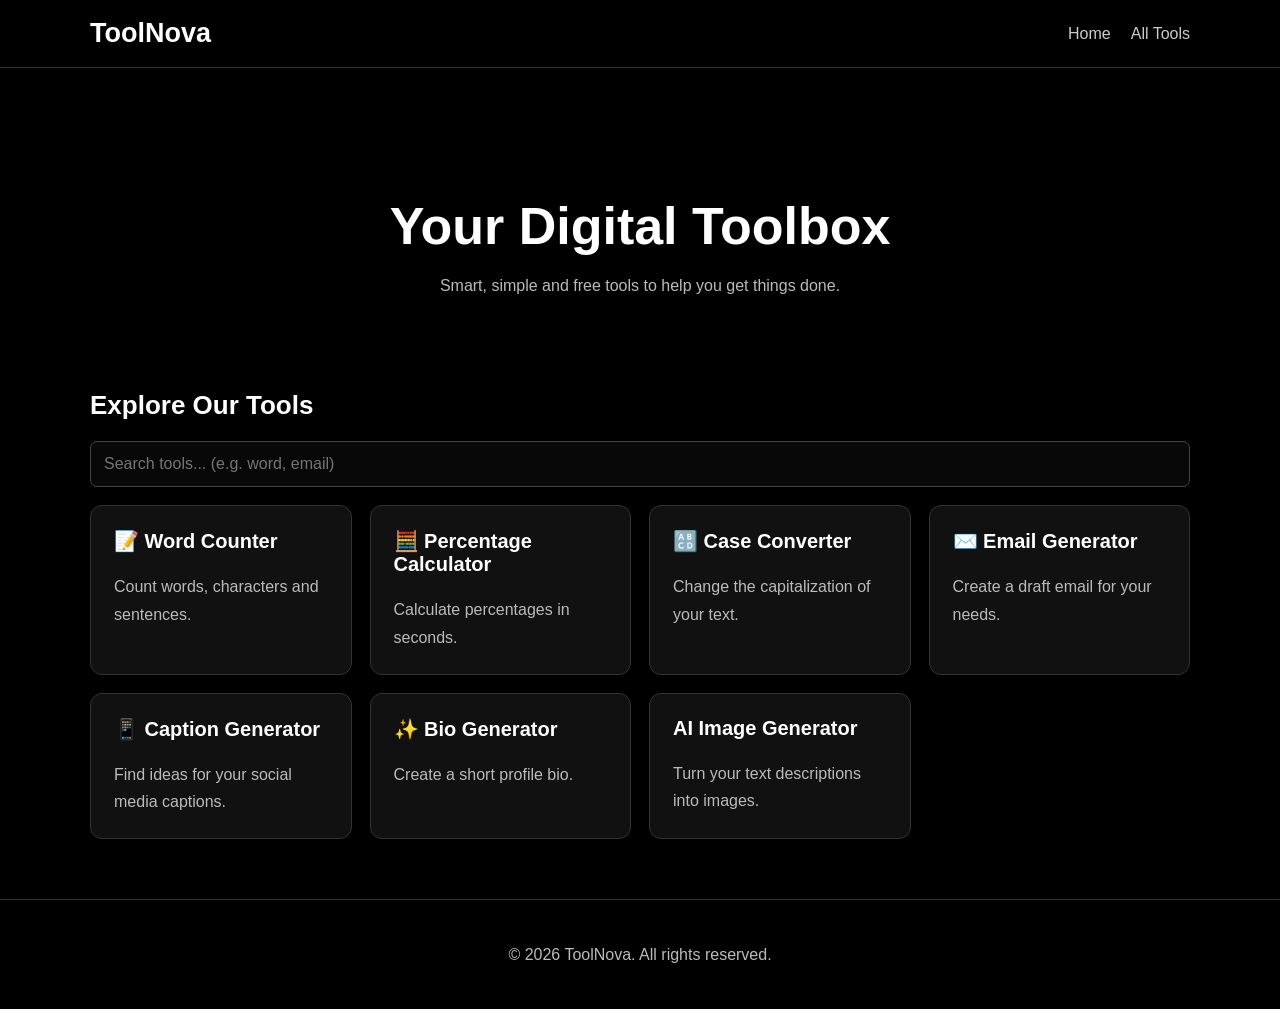
==== commit fa31e48b: "Enhance tools section with search functionality Added a search input for tools with a no results mes" ====
--- a/index.html
+++ b/index.html
@@ -36,8 +36,17 @@
     </section>
 
     <section id="tools">
-        <h2 class="section-title">Explore Our Tools</h2>
+<h2 class="section-title">Explore Our Tools</h2>
 
+<div class="tool-search">
+    <input
+        type="search"
+        id="toolSearch"
+        placeholder="Search tools... (e.g. word, email)"
+        aria-label="Search tools"
+    >
+    <p id="noResults" hidden>No tools found. Try another search.</p>
+</div>
         <div class="tool-grid">
 
             <a class="tool-card" href="./word-counter.html">
